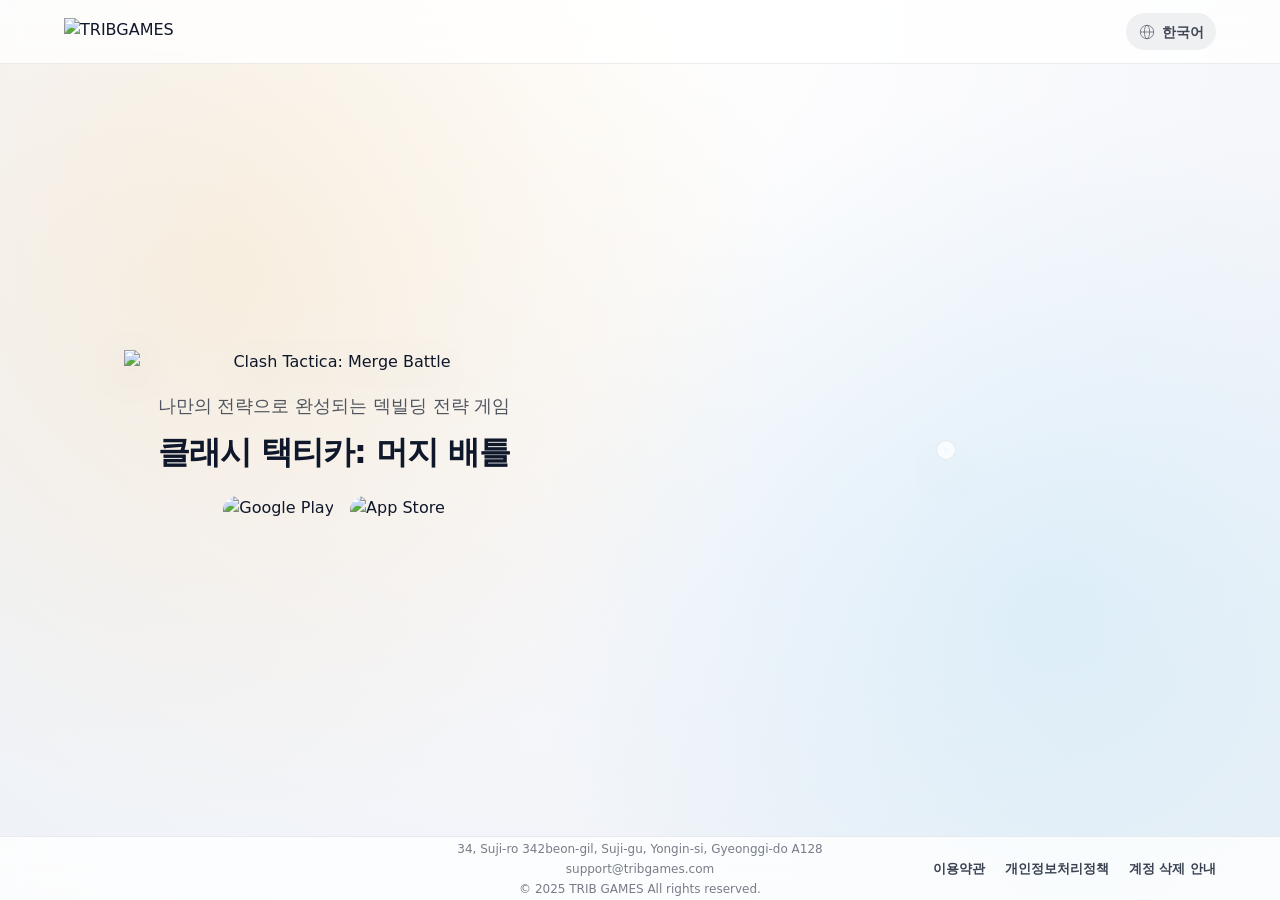
==== index.html @ 6f4b10cb "2025-12-12 21:35" ====
﻿<!DOCTYPE html>
<html lang="ko">
<head>
  <meta charset="utf-8">
  <meta name="viewport" content="width=device-width, initial-scale=1">
  <title>트리비게임즈</title>
  <meta name="description" content="나만의 전략으로 완성되는 덱빌딩 전략 게임, 클래시 택티카: 머지 배틀">

  <link rel="preload" href="assets/Title.png" as="image" fetchpriority="high">
  <link rel="preload" href="assets/GameLogo.png" as="image">
  
  <!-- Preload Font -->
  <link rel="stylesheet" as="style" crossorigin href="https://cdn.jsdelivr.net/gh/orioncactus/pretendard@v1.3.8/dist/web/static/pretendard.css">
  <link rel="stylesheet" href="styles.css">
</head>
<body>
  <header class="header">
    <div class="header__inner">
      <a class="header__brand" href="./" aria-label="트리비게임즈 홈">
        <img src="assets/ComLogo.png" alt="TRIBGAMES" class="header__logo">
      </a>
      <div class="header__actions">
        <div class="language-select" data-language-select>
          <button type="button" class="language-select__toggle" aria-haspopup="listbox" aria-expanded="false" aria-label="언어 선택">
            <svg class="language-select__icon" viewBox="0 0 24 24" fill="none" xmlns="http://www.w3.org/2000/svg" aria-hidden="true">
              <circle cx="12" cy="12" r="9" stroke="currentColor" stroke-width="1.2"/>
              <ellipse cx="12" cy="12" rx="3.5" ry="9" stroke="currentColor" stroke-width="1.2"/>
              <path d="M3 12h18" stroke="currentColor" stroke-width="1.2"/>
            </svg>
            <span class="language-select__current" data-language-current>한국어</span>
          </button>
          <ul class="language-select__menu" role="listbox" hidden>
            <li><button type="button" role="option" class="language-select__option" data-language-option="ko" aria-selected="true">한국어</button></li>
            <li><button type="button" role="option" class="language-select__option" data-language-option="en" aria-selected="false">English</button></li>
          </ul>
        </div>
      </div>
    </div>
  </header>

  <main class="hero">
    <div class="hero__inner">
      <div class="hero__content">
        <img src="assets/GameLogo.png" alt="Clash Tactica: Merge Battle" class="hero__game-logo">
        <div class="hero__bottom">
          <p class="hero__tagline">
            <span data-i18n="home.heroLine1">나만의 전략으로 완성되는 덱빌딩 전략 게임</span><br>
            <strong data-i18n="home.heroLine2">클래시 택티카: 머지 배틀</strong>
          </p>
          <div class="hero__buttons">
            <a href="#" class="store-btn" aria-label="Google Play에서 다운로드">
              <img src="assets/badge-google-play.svg" alt="Google Play">
            </a>
            <a href="#" class="store-btn" aria-label="App Store에서 다운로드">
              <img src="assets/badge-app-store.svg" alt="App Store">
            </a>
          </div>
        </div>
      </div>
      <div class="hero__bg">
        <img src="assets/Title.png" alt="" class="hero__bg-img">
        <div class="hero__overlay"></div>
      </div>
    </div>
  </main>

  <footer class="footer">
    <div class="footer__inner">
      <div class="footer__info">
        <p data-i18n="footer.address">34, Suji-ro 342beon-gil, Suji-gu, Yongin-si, Gyeonggi-do A128</p>
        <p data-i18n="footer.email">support@tribgames.com</p>
        <p data-i18n="footer.copyright">© 2025 TRIB GAMES All rights reserved.</p>
      </div>
      <nav class="footer__links">
        <a href="terms/" data-i18n="footer.link.terms">이용약관</a>
        <a href="privacy/" data-i18n="footer.link.privacy">개인정보처리정책</a>
        <a href="account-deletion/" data-i18n="footer.link.accountDeletion">계정 삭제 안내</a>
      </nav>
    </div>
  </footer>

  <script src="assets/language.js"></script>
</body>
</html>
---- styles.css ----
﻿/* =========================================================
   TRIBGAMES - Premium Game Landing Design
   ========================================================= */

/* ---------- CSS Variables ---------- */
:root {
  /* Colors */
  --color-bg: #f6f7fb;
  --color-bg-secondary: #ffffff;
  --color-bg-tertiary: #eef2f7;
  --color-white: #ffffff;
  --color-text: #0f172a;
  --color-text-muted: rgba(15, 23, 42, 0.72);
  --color-text-subtle: rgba(15, 23, 42, 0.56);
  --color-text-dark: #0f172a;
  --color-text-dark-muted: rgba(15, 23, 42, 0.72);

  /* Accent Colors */
  --color-accent: #f59e0b;
  --color-accent-light: #fbbf24;
  --color-accent-glow: rgba(245, 158, 11, 0.25);
  --color-secondary: #0ea5e9;

  /* UI Elements */
  --color-border: rgba(15, 23, 42, 0.1);
  --color-border-light: rgba(15, 23, 42, 0.06);
  
  /* Glassmorphism */
  --glass-bg: rgba(255, 255, 255, 0.78);
  --glass-border: 1px solid rgba(15, 23, 42, 0.08);
  --glass-blur: blur(12px);

  /* Shadows */
  --shadow-sm: 0 2px 10px rgba(15, 23, 42, 0.06);
  --shadow-md: 0 10px 30px rgba(15, 23, 42, 0.10);
  --shadow-lg: 0 24px 64px rgba(15, 23, 42, 0.14);
  --shadow-glow: 0 0 0 6px rgba(245, 158, 11, 0.14);

  /* Spacing & Layout */
  --header-height: 64px;
  --container-width: 1200px;
  --ease-out: cubic-bezier(0.16, 1, 0.3, 1);
}

@media (min-width: 1400px) {
  :root { --container-width: 1320px; }
}

@media (min-width: 1700px) {
  :root { --container-width: 1440px; }
}

/* ---------- Reset & Base ---------- */
*, *::before, *::after {
  box-sizing: border-box;
  margin: 0;
  padding: 0;
}

html {
  font-family: 'Pretendard', -apple-system, BlinkMacSystemFont, system-ui, sans-serif;
  font-size: 16px;
  line-height: 1.5;
  -webkit-font-smoothing: antialiased;
  color-scheme: light;
}

body {
  height: 100vh;
  height: 100dvh;
  display: flex;
  flex-direction: column;
  background: var(--color-bg);
  color: var(--color-text);
  overflow: hidden;
}

img {
  display: block;
  max-width: 100%;
}

a {
  color: inherit;
  text-decoration: none;
}

button {
  font: inherit;
  cursor: pointer;
  border: none;
  background: none;
}

a:focus-visible,
button:focus-visible {
  outline: 3px solid rgba(245, 158, 11, 0.45);
  outline-offset: 3px;
  border-radius: 14px;
}

/* Custom Scrollbar */
::-webkit-scrollbar {
  width: 8px;
  height: 8px;
}
::-webkit-scrollbar-track {
  background: var(--color-bg-tertiary);
}
::-webkit-scrollbar-thumb {
  background: rgba(15, 23, 42, 0.2);
  border-radius: 4px;
}
::-webkit-scrollbar-thumb:hover {
  background: rgba(15, 23, 42, 0.3);
}

/* ---------- Global Header ---------- */
.header {
  position: fixed;
  top: 0;
  left: 0;
  right: 0;
  z-index: 1000;
  height: var(--header-height);
  background: var(--glass-bg);
  backdrop-filter: var(--glass-blur);
  -webkit-backdrop-filter: var(--glass-blur);
  border-bottom: var(--glass-border);
  transition: all 0.3s ease;
}

.header__inner {
  max-width: var(--container-width);
  margin: 0 auto;
  padding: 0 24px;
  height: 100%;
  display: flex;
  align-items: center;
  justify-content: space-between;
}

.header__brand {
  display: flex;
  align-items: center;
  transition: opacity 0.2s ease;
}
.header__brand:hover { opacity: 0.7; }
.header__logo { height: 28px; width: auto; }

.header__actions {
  display: flex;
  align-items: center;
  gap: 16px;
}

/* ---------- Language Select (Enhanced) ---------- */
.language-select {
  position: relative;
}

.language-select__toggle {
  display: flex;
  align-items: center;
  gap: 6px;
  padding: 8px 12px;
  border-radius: 20px;
  background: rgba(15, 23, 42, 0.06);
  color: rgba(15, 23, 42, 0.78);
  font-size: 14px;
  font-weight: 600;
  transition: all 0.2s var(--ease-out);
}

.language-select__toggle:hover {
  background: rgba(15, 23, 42, 0.1);
  color: var(--color-text);
}

.language-select__icon {
  width: 18px;
  height: 18px;
  opacity: 0.7;
}

.language-select__current {
  position: relative;
  top: 1px;
}

.language-select__menu {
  position: absolute;
  top: calc(100% + 8px);
  right: 0;
  min-width: 140px;
  padding: 6px;
  background: rgba(255, 255, 255, 0.92);
  backdrop-filter: blur(12px);
  -webkit-backdrop-filter: blur(12px);
  border: 1px solid rgba(15, 23, 42, 0.08);
  border-radius: 16px;
  box-shadow: var(--shadow-md);
  list-style: none;
  
  /* Animation states */
  opacity: 0;
  visibility: hidden;
  transform: translateY(-8px) scale(0.96);
  transform-origin: top right;
  transition: all 0.2s var(--ease-out);
}

.language-select.is-open .language-select__menu {
  opacity: 1;
  visibility: visible;
  transform: translateY(0) scale(1);
}

.language-select__option {
  width: 100%;
  padding: 10px 16px;
  border-radius: 10px;
  text-align: left;
  color: rgba(15, 23, 42, 0.8);
  font-size: 14px;
  font-weight: 500;
  transition: all 0.2s ease;
}

.language-select__option:hover {
  background: rgba(15, 23, 42, 0.06);
  color: var(--color-text);
}

.language-select__option[aria-selected="true"] {
  background: rgba(245, 158, 11, 0.1);
  color: var(--color-accent);
  font-weight: 700;
}

/* ---------- Hero Section ---------- */
.hero {
  flex: 1;
  position: relative;
  display: flex;
  align-items: center;
  min-height: 100vh;
  min-height: 100dvh;
  padding: calc(var(--header-height) + 32px) 0 calc(var(--header-height) + 32px);
  background:
    radial-gradient(900px circle at 18% 30%, rgba(245, 158, 11, 0.12) 0%, rgba(245, 158, 11, 0) 62%),
    radial-gradient(900px circle at 82% 68%, rgba(14, 165, 233, 0.10) 0%, rgba(14, 165, 233, 0) 58%),
    radial-gradient(circle at top, #ffffff 0%, #f6f7fb 55%, #eef2f7 100%);
  overflow: hidden;
}

.hero__inner {
  width: 100%;
  max-width: var(--container-width);
  margin: 0 auto;
  padding: 0 24px;
  display: flex;
  flex-direction: column;
  gap: 28px;
  align-items: center;
}

.hero__bg {
  position: relative;
  z-index: 0;
  width: fit-content;
  max-width: 100%;
  max-height: 62vh;
  max-height: 62dvh;
  padding: 8px;
  background: rgba(255, 255, 255, 0.72);
  border: 1px solid rgba(15, 23, 42, 0.08);
  border-radius: 30px;
  box-shadow: 0 22px 58px rgba(15, 23, 42, 0.10);
  backdrop-filter: blur(10px);
  -webkit-backdrop-filter: blur(10px);
  display: flex;
  align-items: center;
  justify-content: center;
}

.hero__bg-img {
  max-height: 58vh;
  max-height: 58dvh;
  border-radius: 24px;
  border: 1px solid rgba(15, 23, 42, 0.06);
  box-shadow: none;
}

.hero__overlay {
  display: none;
}

.hero__content {
  position: relative;
  z-index: 1;
  width: 100%;
  max-width: 560px;
  display: flex;
  flex-direction: column;
  align-items: center;
  gap: 18px;
  text-align: center;
}

.hero__game-logo {
  position: static;
  width: min(420px, 80vw);
  height: auto;
  filter: drop-shadow(0 10px 20px rgba(15, 23, 42, 0.12));
}

.hero__bottom {
  display: flex;
  flex-direction: column;
  align-items: center;
  gap: 18px;
}

.hero__tagline {
  text-align: center;
  color: var(--color-text-muted);
  font-size: clamp(15px, 2.2vw, 18px);
  line-height: 1.6;
}

.hero__tagline strong {
  display: block;
  margin-top: 6px;
  color: var(--color-text);
  font-size: clamp(22px, 4.2vw, 32px);
  font-weight: 800;
  letter-spacing: -0.03em;
}

/* Store Buttons with Shine Effect */
.hero__buttons {
  display: flex;
  gap: 16px;
  flex-wrap: wrap;
  justify-content: center;
}

.store-btn {
  position: relative;
  display: inline-flex;
  align-items: center;
  justify-content: center;
  border-radius: 14px;
  overflow: hidden;
  transition: transform 0.2s var(--ease-out);
}

.store-btn:hover {
  transform: translateY(-3px);
}

.store-btn img {
  position: relative;
  z-index: 1;
  height: 54px;
  width: auto;
  border-radius: 14px;
  box-shadow: 0 10px 22px rgba(15, 23, 42, 0.12);
  transition: box-shadow 0.2s var(--ease-out);
}

.store-btn:hover img {
  box-shadow: 0 16px 34px rgba(15, 23, 42, 0.16);
}

/* Shine Animation */
.store-btn::after {
  content: "";
  position: absolute;
  top: 0;
  left: -100%;
  width: 100%;
  height: 100%;
  background: linear-gradient(
    90deg,
    transparent,
    rgba(255, 255, 255, 0.2),
    transparent
  );
  transition: 0.5s;
}

.store-btn:hover::after {
  left: 100%;
}

/* ---------- Global Footer ---------- */
.footer {
  position: fixed;
  bottom: 0;
  left: 0;
  right: 0;
  z-index: 1000;
  height: var(--header-height);
  background: var(--glass-bg);
  backdrop-filter: var(--glass-blur);
  -webkit-backdrop-filter: var(--glass-blur);
  border-top: var(--glass-border);
  display: flex;
  align-items: center;
}

.footer__inner {
  width: 100%;
  max-width: var(--container-width);
  margin: 0 auto;
  padding: 0 24px;
  display: grid;
  grid-template-columns: 1fr auto 1fr;
  align-items: center;
  gap: 24px;
}

.footer__brand {
  opacity: 0.8;
  transition: opacity 0.2s;
}
.footer__brand:hover { opacity: 1; }
.footer__brand img { height: 24px; width: auto; }

.footer__info {
  display: flex;
  flex-direction: column;
  align-items: center;
  gap: 2px;
  text-align: center;
  font-size: 12px;
  color: var(--color-text-subtle);
  grid-column: 2;
  justify-self: center;
}

.footer__links {
  display: flex;
  align-items: center;
  gap: 20px;
  grid-column: 3;
  justify-self: end;
}

.footer__links a {
  position: relative;
  color: rgba(15, 23, 42, 0.82);
  font-size: 13px;
  font-weight: 600;
  transition: color 0.2s;
}

.footer__links a:hover { color: var(--color-text); }
.footer__links a::after {
  content: '';
  position: absolute;
  left: 0; bottom: -2px;
  width: 0; height: 2px;
  background: var(--color-accent);
  transition: width 0.3s var(--ease-out);
}
.footer__links a:hover::after { width: 100%; }

/* ---------- Legal Page Styles ---------- */
.legal-page {
  background:
    radial-gradient(900px circle at 18% 0%, rgba(245, 158, 11, 0.08) 0%, rgba(245, 158, 11, 0) 60%),
    radial-gradient(900px circle at 82% 100%, rgba(14, 165, 233, 0.06) 0%, rgba(14, 165, 233, 0) 55%),
    var(--color-bg);
  color: var(--color-text);
  padding-top: var(--header-height);
  padding-bottom: var(--header-height);
  height: auto;
  min-height: 100vh;
  min-height: 100dvh;
  overflow-y: auto;
}

.legal-main {
  padding: 30px 24px;
  animation: fadeUp 0.6s var(--ease-out);
}

.legal-container {
  max-width: 840px;
  margin: 0 auto;
  background: var(--color-white);
  border-radius: 24px;
  padding: 48px 60px;
  border: 1px solid rgba(15, 23, 42, 0.08);
  box-shadow: var(--shadow-md);
}

.legal-container h1 {
  font-size: 32px;
  font-weight: 800;
  margin-bottom: 30px;
  padding-bottom: 20px;
  border-bottom: 1px solid rgba(15, 23, 42, 0.08);
  color: var(--color-text);
  text-align: center;
}

.legal-container h2 {
  font-size: 19px;
  font-weight: 700;
  margin: 40px 0 16px;
  color: rgba(15, 23, 42, 0.92);
  display: flex;
  align-items: center;
  gap: 10px;
}

.legal-container h2::before {
  content: '';
  width: 4px;
  height: 20px;
  background: var(--color-accent);
  border-radius: 4px;
}

.legal-container p {
  margin-bottom: 14px;
  line-height: 1.7;
  color: var(--color-text-muted);
  font-size: 15px;
}

.legal-container ul, .legal-container ol {
  margin-bottom: 20px;
  padding-left: 22px;
  color: var(--color-text-muted);
  font-size: 15px;
  line-height: 1.7;
}

.legal-container li { margin-bottom: 6px; }
.legal-container li::marker { color: #999; }

.legal-container table {
  width: 100%;
  border-collapse: collapse;
  margin: 24px 0;
  font-size: 14px;
  border: 1px solid rgba(15, 23, 42, 0.1);
  border-radius: 8px;
  overflow: hidden;
}

.legal-container th {
  background: rgba(15, 23, 42, 0.04);
  font-weight: 600;
  text-align: left;
  padding: 12px 16px;
  color: rgba(15, 23, 42, 0.9);
}

.legal-container td {
  padding: 12px 16px;
  border-top: 1px solid rgba(15, 23, 42, 0.1);
  color: rgba(15, 23, 42, 0.78);
}

.legal-container a {
  color: var(--color-secondary);
  text-decoration: underline;
  text-underline-offset: 2px;
}
.legal-container a:hover { color: #0369a1; }

/* ---------- Animations ---------- */
@keyframes logoEnter {
  from { opacity: 0; transform: translateY(20px) scale(0.95); }
  to { opacity: 1; transform: translateY(0) scale(1); }
}

@keyframes bottomEnter {
  from { opacity: 0; transform: translateY(20px); }
  to { opacity: 1; transform: translateY(0); }
}

@keyframes fadeUp {
  from { opacity: 0; transform: translateY(20px); }
  to { opacity: 1; transform: translateY(0); }
}

/* ---------- Responsive ---------- */
@media (max-width: 768px) {
  :root { --header-height: 56px; }

  .hero { padding: calc(var(--header-height) + 18px) 0 calc(var(--header-height) + 18px); }
  .hero__inner { padding: 0 20px; gap: 24px; }
  .hero__bg { padding: 6px; border-radius: 26px; max-height: 56vh; max-height: 56dvh; }
  .hero__bg-img { border-radius: 20px; max-height: 52vh; max-height: 52dvh; }
  .hero__game-logo { width: min(320px, 78vw); }
  
  .store-btn img { height: 44px; }
  
  .footer__inner { gap: 16px; }
  .footer__info { font-size: 11px; }
  .footer__links { gap: 12px; }
  .footer__links a { font-size: 12px; }

  .legal-main { padding: 40px 16px; }
  .legal-container { padding: 32px 20px; }
  .legal-container h1 { font-size: 24px; margin-bottom: 24px; }
  .legal-container h2 { font-size: 17px; margin: 32px 0 12px; }
}

@media (max-width: 480px) {
  .hero__buttons { flex-direction: column; gap: 12px; }
  .store-btn { width: 100%; display: flex; justify-content: center; }
  
  .footer__inner { grid-template-columns: 1fr auto; }
  .footer__info { grid-column: 1; justify-self: start; align-items: flex-start; text-align: left; }
  .footer__links { grid-column: 2; justify-self: end; }
  
  .legal-container { padding: 24px 16px; }
}

@media (min-width: 980px) {
  .hero__inner {
    display: grid;
    grid-template-columns: minmax(420px, 1fr) minmax(420px, 1fr);
    gap: 72px;
    align-items: center;
  }

  .hero__bg { justify-self: center; max-height: 72vh; max-height: 72dvh; }
  .hero__bg-img { max-height: 68vh; max-height: 68dvh; }

  .hero__content {
    justify-self: center;
    max-width: 560px;
    align-items: center;
    text-align: center;
  }

  .hero__buttons { justify-content: center; }
}

/* Accessibility */
@media (prefers-reduced-motion: reduce) {
  *, *::before, *::after {
    animation-duration: 0.01ms !important;
    transition-duration: 0.01ms !important;
  }
}
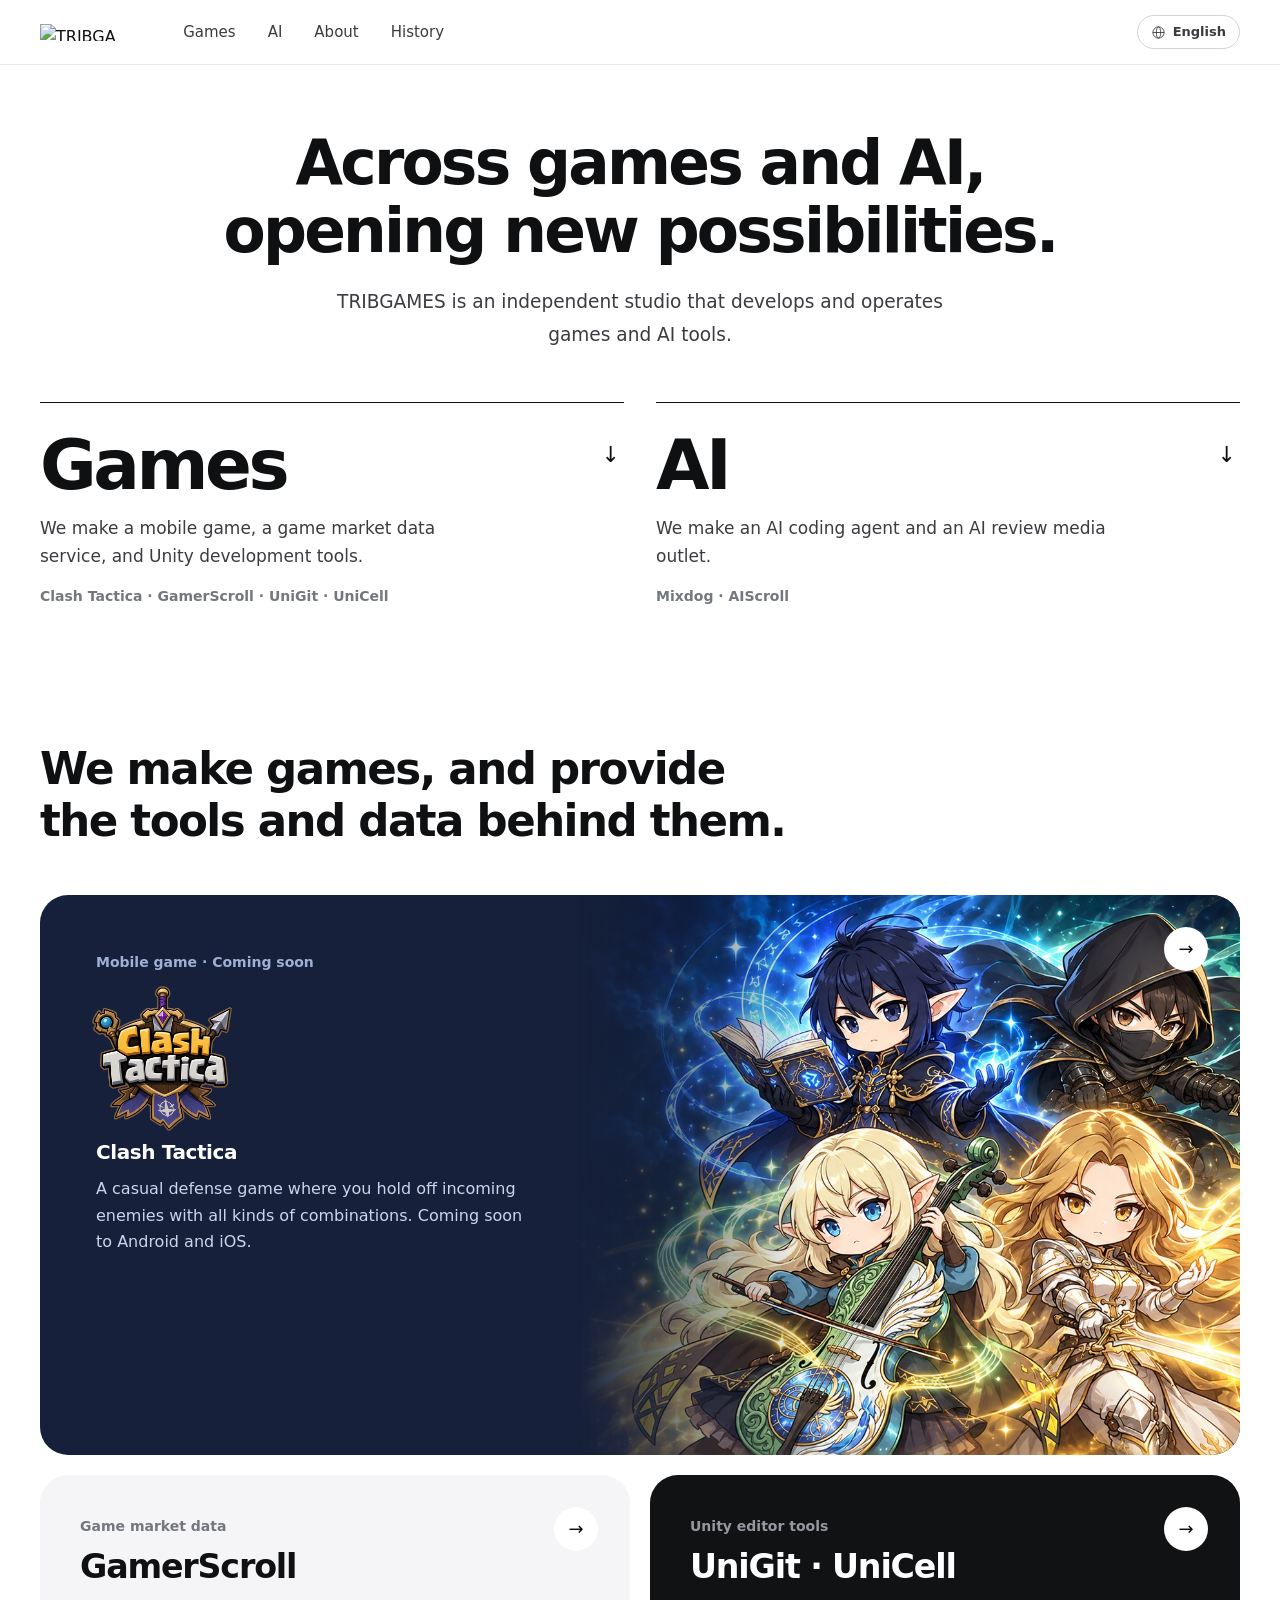
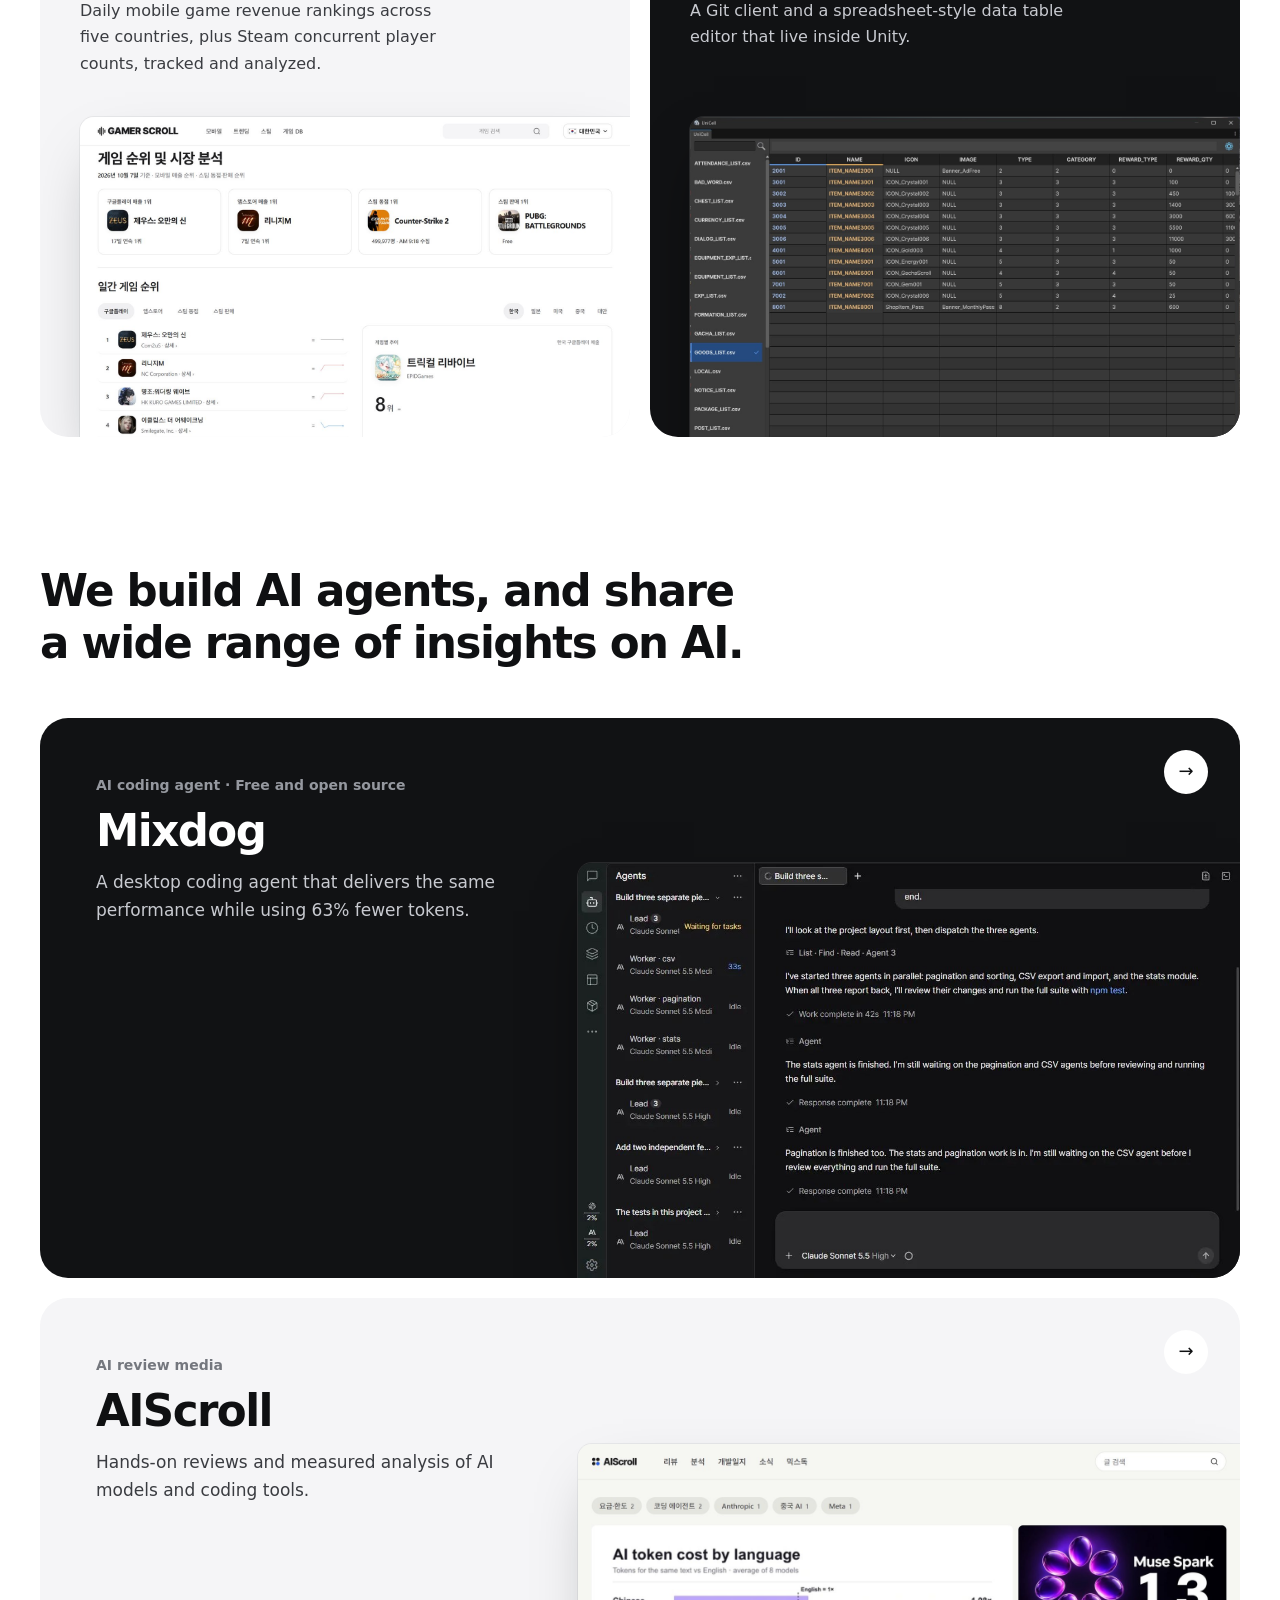
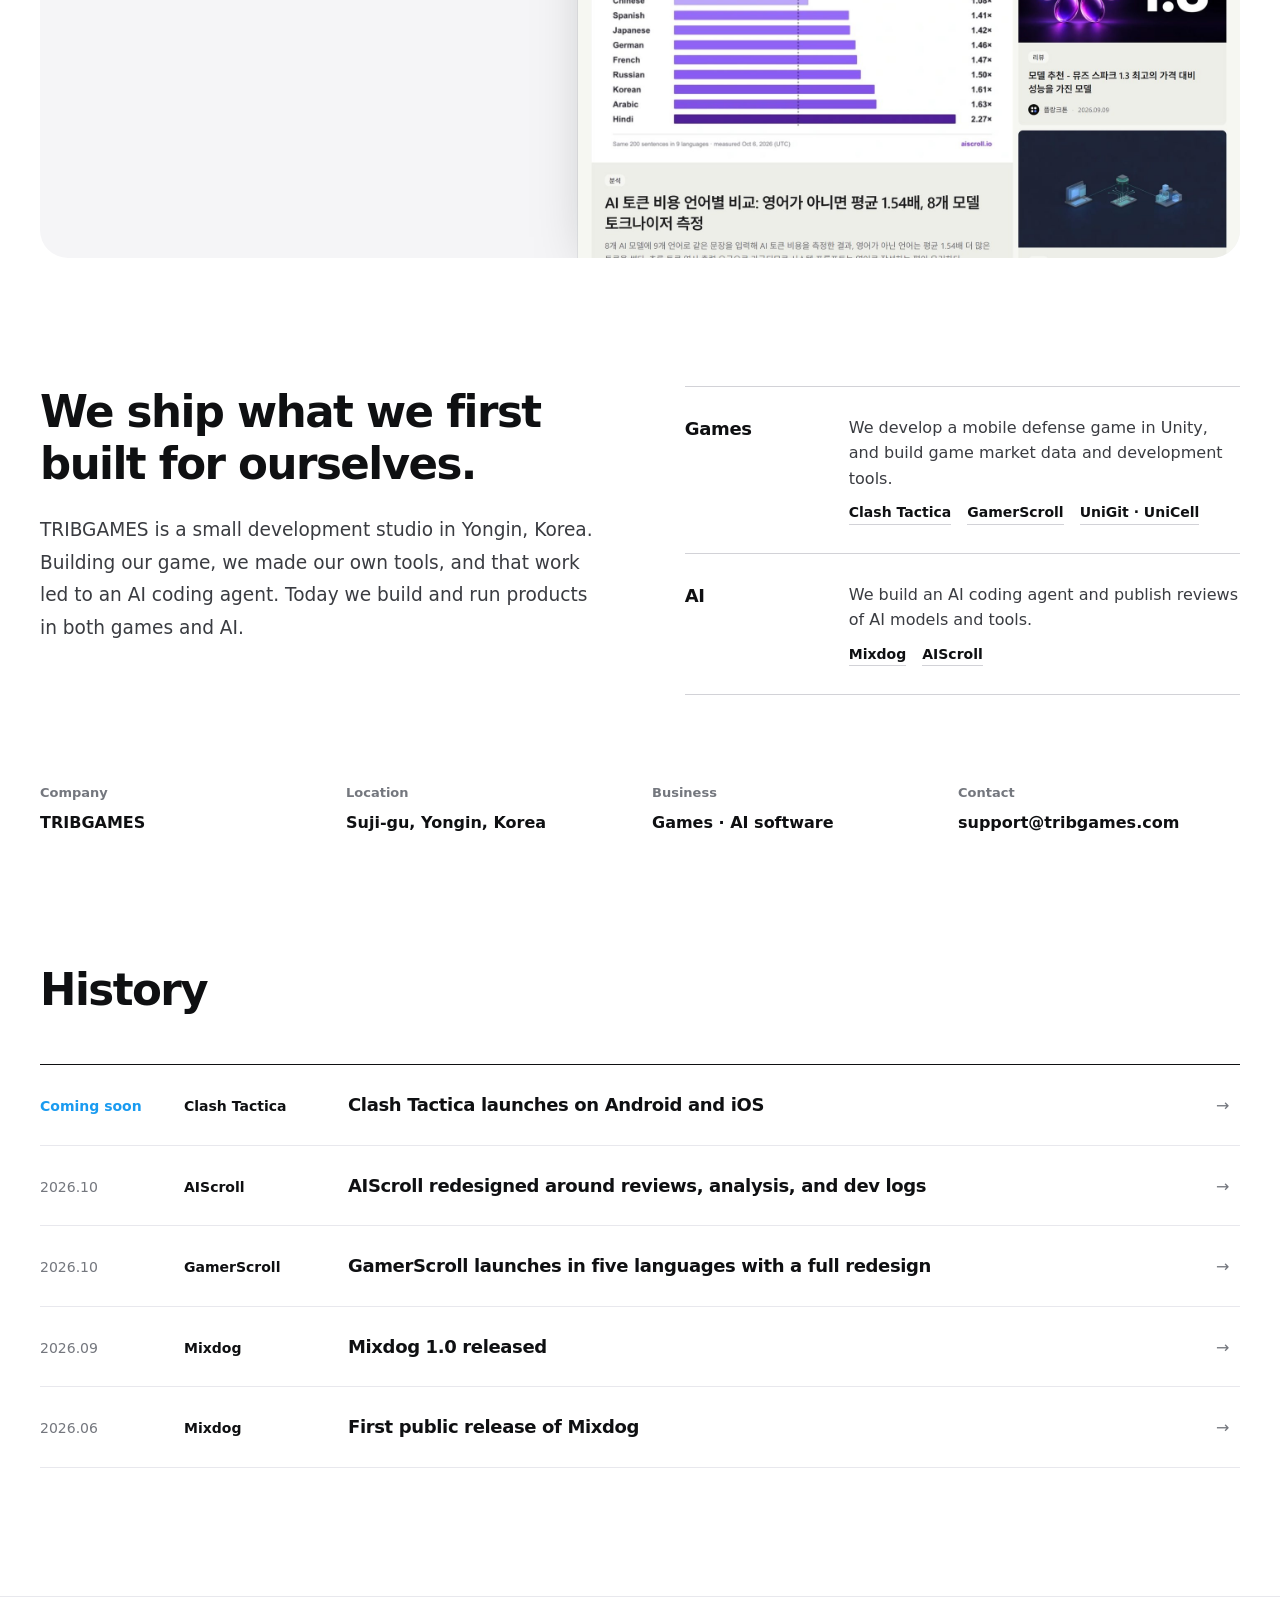
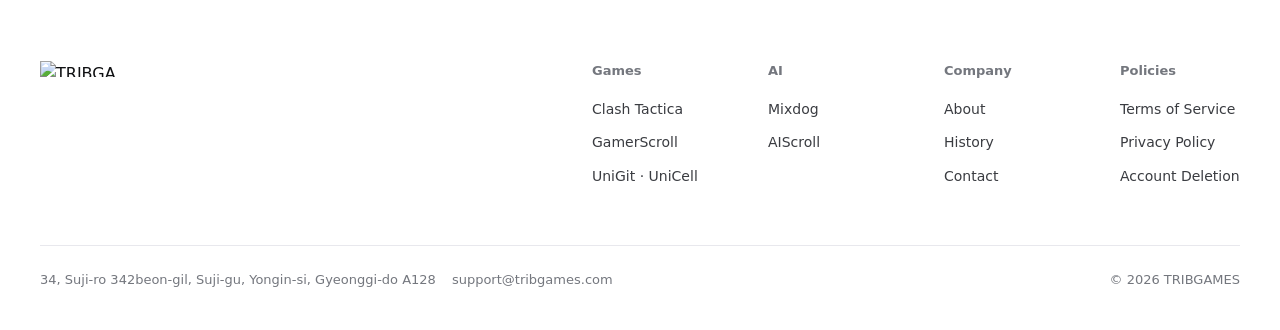
==== commit 5c469021: "홈페이지 리뉴얼: 게임·AI 제품 소개, 제품 페이지, 연혁, 정책 페이지 정비 - 홈: 게임/AI 두 축 구성, 제품 카드(Clash Tactica, GamerScroll, Un" ====
--- a/index.html
+++ b/index.html
@@ -1,31 +1,37 @@
-﻿<!DOCTYPE html>
+<!DOCTYPE html>
 <html lang="ko">
 <head>
   <meta charset="utf-8">
   <meta name="viewport" content="width=device-width, initial-scale=1">
-  <title>트리비게임즈</title>
-  <meta name="description" content="나만의 전략으로 완성되는 덱빌딩 전략 게임, 클래시 택티카: 머지 배틀">
-
-  <link rel="preload" href="assets/Title.png" as="image" fetchpriority="high">
-  <link rel="preload" href="assets/GameLogo.png" as="image">
-  
-  <!-- Preload Font -->
+  <title data-i18n="home.docTitle">트리비게임즈 TRIBGAMES — 게임과 AI를 만드는 스튜디오</title>
+  <meta name="description" content="트리비게임즈는 게임과 AI 두 분야에서 제품을 만드는 경기도 용인의 스튜디오입니다. 모바일 게임 Clash Tactica, 게임 시장 데이터 GamerScroll, Unity 에디터 도구, 코딩 에이전트 Mixdog, AI 미디어 AIScroll을 만들고 운영합니다.">
+  <meta name="theme-color" content="#ffffff">
+  <meta property="og:title" content="TRIBGAMES">
+  <meta property="og:description" content="게임과 AI를 만드는 스튜디오">
+  <meta property="og:image" content="https://tribgames.com/assets/img/ct-keyart.jpg">
+  <link rel="preconnect" href="https://cdn.jsdelivr.net" crossorigin>
   <link rel="stylesheet" as="style" crossorigin href="https://cdn.jsdelivr.net/gh/orioncactus/pretendard@v1.3.8/dist/web/static/pretendard.css">
   <link rel="stylesheet" href="styles.css">
 </head>
 <body>
   <header class="header">
-    <div class="header__inner">
-      <a class="header__brand" href="./" aria-label="트리비게임즈 홈">
-        <img src="assets/ComLogo.png" alt="TRIBGAMES" class="header__logo">
+    <div class="container header__inner">
+      <a class="header__brand" href="./" aria-label="TRIBGAMES 홈">
+        <img src="assets/ComLogo.png" alt="TRIBGAMES" class="header__logo" width="600" height="117">
       </a>
+      <nav class="header__nav" aria-label="주요 메뉴">
+        <a href="#games" data-i18n="nav.games">게임</a>
+        <a href="#ai" data-i18n="nav.ai">AI</a>
+        <a href="#company" data-i18n="nav.company">회사 소개</a>
+        <a href="#history" data-i18n="nav.history">연혁</a>
+      </nav>
       <div class="header__actions">
         <div class="language-select" data-language-select>
           <button type="button" class="language-select__toggle" aria-haspopup="listbox" aria-expanded="false" aria-label="언어 선택">
-            <svg class="language-select__icon" viewBox="0 0 24 24" fill="none" xmlns="http://www.w3.org/2000/svg" aria-hidden="true">
-              <circle cx="12" cy="12" r="9" stroke="currentColor" stroke-width="1.2"/>
-              <ellipse cx="12" cy="12" rx="3.5" ry="9" stroke="currentColor" stroke-width="1.2"/>
-              <path d="M3 12h18" stroke="currentColor" stroke-width="1.2"/>
+            <svg class="language-select__icon" viewBox="0 0 24 24" fill="none" aria-hidden="true">
+              <circle cx="12" cy="12" r="9" stroke="currentColor" stroke-width="1.4"/>
+              <ellipse cx="12" cy="12" rx="3.5" ry="9" stroke="currentColor" stroke-width="1.4"/>
+              <path d="M3 12h18" stroke="currentColor" stroke-width="1.4"/>
             </svg>
             <span class="language-select__current" data-language-current>한국어</span>
           </button>
@@ -38,47 +44,252 @@
     </div>
   </header>
 
-  <main class="hero">
-    <div class="hero__inner">
-      <div class="hero__content">
-        <img src="assets/GameLogo.png" alt="Clash Tactica: Merge Battle" class="hero__game-logo">
-        <div class="hero__bottom">
-          <p class="hero__tagline">
-            <span data-i18n="home.heroLine1">나만의 전략으로 완성되는 덱빌딩 전략 게임</span><br>
-            <strong data-i18n="home.heroLine2">클래시 택티카: 머지 배틀</strong>
-          </p>
-          <div class="hero__buttons">
-            <a href="#" class="store-btn" aria-label="Google Play에서 다운로드">
-              <img src="assets/badge-google-play.svg" alt="Google Play">
-            </a>
-            <a href="#" class="store-btn" aria-label="App Store에서 다운로드">
-              <img src="assets/badge-app-store.svg" alt="App Store">
-            </a>
-          </div>
-        </div>
-      </div>
-      <div class="hero__bg">
-        <img src="assets/Title.png" alt="" class="hero__bg-img">
-        <div class="hero__overlay"></div>
-      </div>
-    </div>
+  <main>
+    <!-- Intro: two pillars -->
+    <section class="intro">
+      <div class="container">
+        <div class="intro__banner">
+          <h1 class="h-display">
+            <span data-i18n="home.title1">게임과 AI를 넘나들며</span>
+            <span data-i18n="home.title2">새로운 가능성을 엽니다.</span>
+          </h1>
+          <p class="lede" data-i18n="home.lede">트리비게임즈는 게임과 AI 도구를 직접 개발하고 서비스하는 스튜디오입니다.</p>        </div>
+        <div class="pillars">
+          <a href="#games" class="pillar">
+            <span class="pillar__name">Games</span>
+            <p data-i18n="home.pillar.games">모바일 게임, 게임 시장 데이터 서비스, Unity 개발 도구를 만듭니다.</p>
+            <span class="pillar__items">Clash Tactica · GamerScroll · UniGit · UniCell</span>
+            <i aria-hidden="true">↓</i>
+          </a>
+          <a href="#ai" class="pillar">
+            <span class="pillar__name">AI</span>
+            <p data-i18n="home.pillar.ai">AI 코딩 에이전트와 AI 리뷰 미디어를 만듭니다.</p>
+            <span class="pillar__items">Mixdog · AIScroll</span>
+            <i aria-hidden="true">↓</i>
+          </a>
+        </div>
+      </div>
+    </section>
+
+    <!-- Games -->
+    <section class="section section--tight" id="games">
+      <div class="container">
+        <div class="section__head">
+          <div>
+            <h2 class="h-section" data-i18n="home.games.title">게임을 만들고, 게임을 위한 도구와 데이터를 제공합니다.</h2>
+          </div>        </div>
+
+        <div class="tiles">
+          <a href="games/" class="tile tile--wide tile--game" data-reveal>
+            <div class="tile__text">
+              <p class="tile__cat" data-i18n="home.ct.cat">모바일 게임 · 출시 준비 중</p>
+              <img src="assets/img/ct-logo.webp" alt="" class="tile__logo" width="552" height="574">
+              <h3 class="tile__name" data-i18n="product.ct.name">클래시 택티카</h3>
+              <p class="tile__desc" data-i18n="home.ct.desc">다양한 조합으로 몰려오는 적을 막아내는 캐주얼 디펜스 게임. Android와 iOS 출시를 준비하고 있습니다.</p>
+            </div>
+            <div class="tile__art" aria-hidden="true">
+              <img src="assets/img/ct-keyart.jpg" alt="" width="1600" height="868" loading="lazy">
+            </div>
+            <span class="tile__go" aria-hidden="true">→</span>
+          </a>
+
+          <a href="products/gamerscroll/" class="tile" data-reveal>
+            <div class="tile__text">
+              <p class="tile__cat" data-i18n="home.gs.cat">게임 시장 데이터</p>
+              <h3 class="tile__name">GamerScroll</h3>
+              <p class="tile__desc" data-i18n="home.gs.desc">5개국 모바일 게임 매출 순위와 스팀 동시 접속자 수를 매일 기록하고 분석합니다.</p>
+            </div>
+            <div class="tile__media">
+              <img src="assets/img/gamerscroll-home.jpg" alt="GamerScroll 화면" class="tile__shot" width="1600" height="1000" loading="lazy">
+            </div>
+            <span class="tile__go" aria-hidden="true">→</span>
+          </a>
+
+          <a href="products/unity-tools/" class="tile tile--dark" data-reveal>
+            <div class="tile__text">
+              <p class="tile__cat" data-i18n="home.ut.cat">Unity 에디터 도구</p>
+              <h3 class="tile__name">UniGit · UniCell</h3>
+              <p class="tile__desc" data-i18n="home.ut.desc">Unity 안에서 쓰는 Git 클라이언트와 스프레드시트형 데이터 테이블 에디터.</p>
+            </div>
+            <div class="tile__media">
+              <img src="assets/img/unicell.jpg" alt="UniCell 화면" class="tile__shot" width="1456" height="1073" loading="lazy">
+            </div>
+            <span class="tile__go" aria-hidden="true">→</span>
+          </a>
+        </div>
+      </div>
+    </section>
+
+    <!-- AI -->
+    <section class="section section--tight" id="ai">
+      <div class="container">
+        <div class="section__head">
+          <div>
+            <h2 class="h-section" data-i18n="home.ai.title">AI 에이전트를 만들고, AI와 관련된 다양한 인사이트를 공유합니다.</h2>
+          </div>        </div>
+
+        <div class="tiles">
+          <a href="products/mixdog/" class="tile tile--wide tile--dark" data-reveal>
+            <div class="tile__text">
+              <p class="tile__cat" data-i18n="home.mx.cat">AI 코딩 에이전트 · 무료 오픈소스</p>
+              <h3 class="tile__name">Mixdog</h3>
+              <p class="tile__desc" data-i18n="home.mx.desc">같은 모델로 동일한 성능을 내면서 토큰은 63% 덜 쓰는 데스크톱 코딩 에이전트.</p>
+            </div>
+            <div class="tile__media">
+              <img src="assets/img/mixdog-swarm.jpg" alt="Mixdog 앱 화면" class="tile__shot" width="1124" height="704" loading="lazy">
+            </div>
+            <span class="tile__go" aria-hidden="true">→</span>
+          </a>
+
+          <a href="products/aiscroll/" class="tile tile--wide" data-reveal>
+            <div class="tile__text">
+              <p class="tile__cat" data-i18n="home.ai.cat">AI 리뷰 미디어</p>
+              <h3 class="tile__name">AIScroll</h3>
+              <p class="tile__desc" data-i18n="home.ai.desc">AI 모델과 코딩 도구를 직접 써보고 측정한 리뷰와 분석을 전합니다.</p>
+            </div>
+            <div class="tile__media">
+              <img src="assets/img/aiscroll-home.jpg" alt="AIScroll 화면" class="tile__shot" width="1600" height="1000" loading="lazy">
+            </div>
+            <span class="tile__go" aria-hidden="true">→</span>
+          </a>
+        </div>
+      </div>
+    </section>
+
+    <!-- Company -->
+    <section class="section" id="company">
+      <div class="container">
+        <div class="company">
+          <div class="company__intro" data-reveal>
+            <h2 class="h-section" data-i18n="home.companyTitle">직접 쓰려고 만든 것을 제품으로 내놓습니다.</h2>
+            <p class="lede" data-i18n="home.companyLede">트리비게임즈는 경기도 용인의 작은 개발 스튜디오입니다. 게임을 개발하며 필요한 도구를 직접 만들었고, 그 경험이 AI 코딩 에이전트로 이어졌습니다. 지금은 게임과 AI 두 분야의 제품을 함께 만들고 운영합니다.</p>
+          </div>
+          <ul class="areas" data-reveal>
+            <li>
+              <h3 data-i18n="nav.games">게임</h3>
+              <div>
+                <p data-i18n="home.area1.desc">Unity로 모바일 디펜스 게임을 개발하고, 게임 시장 데이터와 개발 도구를 만듭니다.</p>
+                <p class="areas__items"><a href="games/">Clash Tactica</a><a href="products/gamerscroll/">GamerScroll</a><a href="products/unity-tools/">UniGit · UniCell</a></p>
+              </div>
+            </li>
+            <li>
+              <h3>AI</h3>
+              <div>
+                <p data-i18n="home.area2.desc">AI 코딩 에이전트를 만들고, AI 모델과 도구 리뷰를 발행합니다.</p>
+                <p class="areas__items"><a href="products/mixdog/">Mixdog</a><a href="products/aiscroll/">AIScroll</a></p>
+              </div>
+            </li>
+          </ul>
+        </div>
+        <dl class="facts" data-reveal>
+          <div><dt data-i18n="home.fact.name">회사명</dt><dd data-i18n="home.fact.nameV">트리비게임즈 (TRIBGAMES)</dd></div>
+          <div><dt data-i18n="home.fact.location">소재지</dt><dd data-i18n="home.fact.locationV">경기도 용인시 수지구</dd></div>
+          <div><dt data-i18n="home.fact.field">사업 분야</dt><dd data-i18n="home.fact.fieldV">게임 · AI 소프트웨어 개발</dd></div>
+          <div><dt data-i18n="home.fact.contact">문의</dt><dd><a href="mailto:support@tribgames.com">support@tribgames.com</a></dd></div>
+        </dl>
+      </div>
+    </section>
+
+    <!-- History: product milestones, newest first -->
+    <section class="section" id="history">
+      <div class="container">
+        <div class="section__head">
+          <div>
+            <h2 class="h-section" data-i18n="home.historyTitle">연혁</h2>
+          </div>
+        </div>
+        <ul class="news" data-reveal>
+          <li>
+            <a href="games/">
+              <span class="news__when" data-i18n="home.h.soon">출시 예정</span>
+              <span class="news__tag">Clash Tactica</span>
+              <span class="news__title" data-i18n="home.h.ct">클래시 택티카 Android·iOS 출시</span>
+              <i aria-hidden="true">→</i>
+            </a>
+          </li>
+          <li>
+            <a href="products/aiscroll/">
+              <time datetime="2026-10">2026.10</time>
+              <span class="news__tag">AIScroll</span>
+              <span class="news__title" data-i18n="home.h.ai2">AIScroll 전면 개편: 리뷰·분석·개발일지 중심으로</span>
+              <i aria-hidden="true">→</i>
+            </a>
+          </li>
+          <li>
+            <a href="products/gamerscroll/">
+              <time datetime="2026-10">2026.10</time>
+              <span class="news__tag">GamerScroll</span>
+              <span class="news__title" data-i18n="home.h.gs3">GamerScroll 5개 언어판 출시와 전면 개편</span>
+              <i aria-hidden="true">→</i>
+            </a>
+          </li>
+          <li>
+            <a href="products/mixdog/">
+              <time datetime="2026-09">2026.09</time>
+              <span class="news__tag">Mixdog</span>
+              <span class="news__title" data-i18n="home.h.mx2">Mixdog 1.0 정식 출시</span>
+              <i aria-hidden="true">→</i>
+            </a>
+          </li>
+          <li>
+            <a href="products/mixdog/">
+              <time datetime="2026-06">2026.06</time>
+              <span class="news__tag">Mixdog</span>
+              <span class="news__title" data-i18n="home.h.mx1">Mixdog 첫 공개 버전 배포</span>
+              <i aria-hidden="true">→</i>
+            </a>
+          </li>
+        </ul>
+      </div>
+    </section>
   </main>
 
   <footer class="footer">
-    <div class="footer__inner">
-      <div class="footer__info">
-        <p data-i18n="footer.address">34, Suji-ro 342beon-gil, Suji-gu, Yongin-si, Gyeonggi-do A128</p>
-        <p data-i18n="footer.email">support@tribgames.com</p>
-        <p data-i18n="footer.copyright">© 2025 TRIB GAMES All rights reserved.</p>
-      </div>
-      <nav class="footer__links">
-        <a href="terms/" data-i18n="footer.link.terms">이용약관</a>
-        <a href="privacy/" data-i18n="footer.link.privacy">개인정보처리정책</a>
-        <a href="account-deletion/" data-i18n="footer.link.accountDeletion">계정 삭제 안내</a>
-      </nav>
+    <div class="container">
+      <div class="footer__top">
+        <img src="assets/ComLogo.png" alt="TRIBGAMES" class="footer__logo" width="600" height="117">
+        <nav class="footer__cols" aria-label="사이트 링크">
+          <div>
+            <h2 data-i18n="nav.games">게임</h2>
+            <ul>
+              <li><a href="games/">Clash Tactica</a></li>
+              <li><a href="products/gamerscroll/">GamerScroll</a></li>
+              <li><a href="products/unity-tools/">UniGit · UniCell</a></li>
+            </ul>
+          </div>
+          <div>
+            <h2>AI</h2>
+            <ul>
+              <li><a href="products/mixdog/">Mixdog</a></li>
+              <li><a href="products/aiscroll/">AIScroll</a></li>
+            </ul>
+          </div>
+          <div>
+            <h2 data-i18n="footer.company">회사</h2>
+            <ul>
+              <li><a href="#company" data-i18n="nav.company">회사 소개</a></li>
+              <li><a href="#history" data-i18n="nav.history">연혁</a></li>
+              <li><a href="mailto:support@tribgames.com" data-i18n="nav.contact">문의</a></li>
+            </ul>
+          </div>
+          <div>
+            <h2 data-i18n="footer.policy">정책</h2>
+            <ul>
+              <li><a href="terms/" data-i18n="footer.link.terms">이용약관</a></li>
+              <li><a href="privacy/" data-i18n="footer.link.privacy">개인정보 처리방침</a></li>
+              <li><a href="account-deletion/" data-i18n="footer.link.accountDeletion">계정 삭제 안내</a></li>
+            </ul>
+          </div>
+        </nav>
+      </div>
+      <div class="footer__bottom">
+        <p><span>34, Suji-ro 342beon-gil, Suji-gu, Yongin-si, Gyeonggi-do A128</span><span>support@tribgames.com</span></p>
+        <p>© 2026 TRIBGAMES</p>
+      </div>
     </div>
   </footer>
 
   <script src="assets/language.js"></script>
+  <script src="assets/site.js"></script>
 </body>
 </html>
--- a/styles.css
+++ b/styles.css
@@ -1,655 +1,441 @@
-﻿/* =========================================================
-   TRIBGAMES - Premium Game Landing Design
+/* =========================================================
+   TRIBGAMES — company site
+   Light, type-led, product imagery first.
    ========================================================= */
 
-/* ---------- CSS Variables ---------- */
 :root {
-  /* Colors */
-  --color-bg: #f6f7fb;
-  --color-bg-secondary: #ffffff;
-  --color-bg-tertiary: #eef2f7;
-  --color-white: #ffffff;
-  --color-text: #0f172a;
-  --color-text-muted: rgba(15, 23, 42, 0.72);
-  --color-text-subtle: rgba(15, 23, 42, 0.56);
-  --color-text-dark: #0f172a;
-  --color-text-dark-muted: rgba(15, 23, 42, 0.72);
-
-  /* Accent Colors */
-  --color-accent: #f59e0b;
-  --color-accent-light: #fbbf24;
-  --color-accent-glow: rgba(245, 158, 11, 0.25);
-  --color-secondary: #0ea5e9;
-
-  /* UI Elements */
-  --color-border: rgba(15, 23, 42, 0.1);
-  --color-border-light: rgba(15, 23, 42, 0.06);
-  
-  /* Glassmorphism */
-  --glass-bg: rgba(255, 255, 255, 0.78);
-  --glass-border: 1px solid rgba(15, 23, 42, 0.08);
-  --glass-blur: blur(12px);
-
-  /* Shadows */
-  --shadow-sm: 0 2px 10px rgba(15, 23, 42, 0.06);
-  --shadow-md: 0 10px 30px rgba(15, 23, 42, 0.10);
-  --shadow-lg: 0 24px 64px rgba(15, 23, 42, 0.14);
-  --shadow-glow: 0 0 0 6px rgba(245, 158, 11, 0.14);
-
-  /* Spacing & Layout */
-  --header-height: 64px;
-  --container-width: 1200px;
-  --ease-out: cubic-bezier(0.16, 1, 0.3, 1);
-}
-
-@media (min-width: 1400px) {
-  :root { --container-width: 1320px; }
-}
-
-@media (min-width: 1700px) {
-  :root { --container-width: 1440px; }
-}
-
-/* ---------- Reset & Base ---------- */
-*, *::before, *::after {
-  box-sizing: border-box;
-  margin: 0;
-  padding: 0;
-}
+  --bg: #ffffff;
+  --soft: #f5f5f7;
+  --ink: #0f1012;
+  --ink-2: #3a3c41;
+  --muted: #74777e;
+  --line: #e8e8ed;
+  --line-2: #d2d2d7;
+  --accent: #1a9bf0;
+  --dark: #111214;
+  --dark-line: rgba(255, 255, 255, 0.1);
+  --header: 64px;
+  --container: 1200px;
+  --gutter: clamp(20px, 4vw, 40px);
+  --font: 'Pretendard', -apple-system, BlinkMacSystemFont, system-ui, 'Segoe UI', sans-serif;
+  --ease: cubic-bezier(0.2, 0.7, 0.2, 1);
+}
+
+*, *::before, *::after { box-sizing: border-box; margin: 0; padding: 0; }
 
 html {
-  font-family: 'Pretendard', -apple-system, BlinkMacSystemFont, system-ui, sans-serif;
+  font-family: var(--font);
   font-size: 16px;
-  line-height: 1.5;
+  line-height: 1.6;
+  color: var(--ink);
+  background: var(--bg);
   -webkit-font-smoothing: antialiased;
-  color-scheme: light;
-}
-
-body {
-  height: 100vh;
-  height: 100dvh;
-  display: flex;
-  flex-direction: column;
-  background: var(--color-bg);
-  color: var(--color-text);
-  overflow: hidden;
-}
-
-img {
-  display: block;
-  max-width: 100%;
-}
-
-a {
-  color: inherit;
-  text-decoration: none;
-}
-
-button {
-  font: inherit;
-  cursor: pointer;
-  border: none;
-  background: none;
-}
-
-a:focus-visible,
-button:focus-visible {
-  outline: 3px solid rgba(245, 158, 11, 0.45);
-  outline-offset: 3px;
-  border-radius: 14px;
-}
-
-/* Custom Scrollbar */
-::-webkit-scrollbar {
-  width: 8px;
-  height: 8px;
-}
-::-webkit-scrollbar-track {
-  background: var(--color-bg-tertiary);
-}
-::-webkit-scrollbar-thumb {
-  background: rgba(15, 23, 42, 0.2);
-  border-radius: 4px;
-}
-::-webkit-scrollbar-thumb:hover {
-  background: rgba(15, 23, 42, 0.3);
-}
-
-/* ---------- Global Header ---------- */
+  text-rendering: optimizeLegibility;
+  scroll-behavior: smooth;
+  scroll-padding-top: calc(var(--header) + 8px);
+}
+body { background: var(--bg); word-break: keep-all; overflow-wrap: break-word; }
+img { display: block; max-width: 100%; height: auto; }
+a { color: inherit; text-decoration: none; }
+button { font: inherit; color: inherit; background: none; border: 0; cursor: pointer; }
+ul, ol { list-style: none; }
+i { font-style: normal; }
+:focus-visible { outline: 2px solid var(--accent); outline-offset: 3px; border-radius: 6px; }
+::selection { background: var(--ink); color: #fff; }
+
+.container { width: 100%; max-width: calc(var(--container) + var(--gutter) * 2); margin: 0 auto; padding: 0 var(--gutter); }
+
+/* ---------- Type ---------- */
+.label { font-size: 14px; font-weight: 600; color: var(--muted); }
+.h-display { font-size: clamp(40px, 6vw, 80px); font-weight: 700; line-height: 1.1; letter-spacing: -0.045em; text-wrap: balance; }
+.h-display span { display: block; }
+.h-section { font-size: clamp(28px, 3.4vw, 44px); font-weight: 700; line-height: 1.2; letter-spacing: -0.035em; text-wrap: balance; }
+.lede { max-width: 640px; font-size: clamp(17px, 1.45vw, 19px); line-height: 1.75; color: var(--ink-2); }
+
+/* ---------- Buttons & links ---------- */
+.btn {
+  display: inline-flex;
+  align-items: center;
+  gap: 8px;
+  height: 48px;
+  padding: 0 22px;
+  border: 1px solid transparent;
+  border-radius: 999px;
+  font-size: 15px;
+  font-weight: 600;
+  white-space: nowrap;
+  transition: background 0.2s, color 0.2s, border-color 0.2s;
+}
+.btn--primary { background: var(--ink); color: #fff; }
+.btn--primary:hover { background: #2b2d31; }
+.btn--line { border-color: var(--line-2); }
+.btn--line:hover { border-color: var(--ink); }
+.btn i { transition: transform 0.2s var(--ease); }
+.btn:hover i { transform: translateX(2px); }
+
+.on-dark .btn--primary { background: #fff; color: var(--ink); }
+.on-dark .btn--primary:hover { background: var(--line); }
+.on-dark .btn--line { border-color: rgba(255, 255, 255, 0.28); color: #fff; }
+.on-dark .btn--line:hover { border-color: #fff; }
+
+.link-arrow { display: inline-flex; align-items: center; gap: 6px; font-size: 16px; font-weight: 600; }
+.link-arrow i { transition: transform 0.2s var(--ease); }
+.link-arrow:hover i { transform: translateX(3px); }
+
+/* ---------- Header ---------- */
 .header {
-  position: fixed;
+  position: sticky;
   top: 0;
-  left: 0;
-  right: 0;
-  z-index: 1000;
-  height: var(--header-height);
-  background: var(--glass-bg);
-  backdrop-filter: var(--glass-blur);
-  -webkit-backdrop-filter: var(--glass-blur);
-  border-bottom: var(--glass-border);
-  transition: all 0.3s ease;
-}
-
-.header__inner {
-  max-width: var(--container-width);
-  margin: 0 auto;
-  padding: 0 24px;
-  height: 100%;
-  display: flex;
-  align-items: center;
-  justify-content: space-between;
-}
-
-.header__brand {
-  display: flex;
-  align-items: center;
-  transition: opacity 0.2s ease;
-}
-.header__brand:hover { opacity: 0.7; }
-.header__logo { height: 28px; width: auto; }
-
-.header__actions {
-  display: flex;
-  align-items: center;
-  gap: 16px;
-}
-
-/* ---------- Language Select (Enhanced) ---------- */
-.language-select {
-  position: relative;
-}
-
+  z-index: 50;
+  background: rgba(255, 255, 255, 0.86);
+  -webkit-backdrop-filter: saturate(1.6) blur(16px);
+  backdrop-filter: saturate(1.6) blur(16px);
+  border-bottom: 1px solid var(--line);
+}
+.header__inner { display: flex; align-items: center; gap: 56px; height: var(--header); }
+.header__brand { display: flex; align-items: center; flex: none; }
+.header__logo { width: auto; height: 17px; }
+.header__nav { display: flex; gap: 32px; }
+.header__nav a { font-size: 15px; font-weight: 500; color: var(--ink-2); transition: color 0.15s; }
+.header__nav a:hover, .header__nav a[aria-current] { color: var(--ink); }
+.header__actions { margin-left: auto; }
+
+.language-select { position: relative; }
 .language-select__toggle {
-  display: flex;
-  align-items: center;
-  gap: 6px;
-  padding: 8px 12px;
-  border-radius: 20px;
-  background: rgba(15, 23, 42, 0.06);
-  color: rgba(15, 23, 42, 0.78);
-  font-size: 14px;
-  font-weight: 600;
-  transition: all 0.2s var(--ease-out);
-}
-
-.language-select__toggle:hover {
-  background: rgba(15, 23, 42, 0.1);
-  color: var(--color-text);
-}
-
-.language-select__icon {
-  width: 18px;
-  height: 18px;
-  opacity: 0.7;
-}
-
-.language-select__current {
-  position: relative;
-  top: 1px;
-}
-
+  display: flex; align-items: center; gap: 7px;
+  height: 34px; padding: 0 13px;
+  border: 1px solid var(--line-2); border-radius: 999px;
+  font-size: 13px; font-weight: 600; color: var(--ink-2);
+  transition: border-color 0.15s, color 0.15s;
+}
+.language-select__toggle:hover { border-color: var(--ink); color: var(--ink); }
+.language-select__icon { width: 15px; height: 15px; }
 .language-select__menu {
-  position: absolute;
-  top: calc(100% + 8px);
-  right: 0;
-  min-width: 140px;
-  padding: 6px;
-  background: rgba(255, 255, 255, 0.92);
-  backdrop-filter: blur(12px);
-  -webkit-backdrop-filter: blur(12px);
-  border: 1px solid rgba(15, 23, 42, 0.08);
-  border-radius: 16px;
-  box-shadow: var(--shadow-md);
-  list-style: none;
-  
-  /* Animation states */
-  opacity: 0;
-  visibility: hidden;
-  transform: translateY(-8px) scale(0.96);
-  transform-origin: top right;
-  transition: all 0.2s var(--ease-out);
-}
-
-.language-select.is-open .language-select__menu {
-  opacity: 1;
-  visibility: visible;
-  transform: translateY(0) scale(1);
-}
-
-.language-select__option {
-  width: 100%;
-  padding: 10px 16px;
-  border-radius: 10px;
-  text-align: left;
-  color: rgba(15, 23, 42, 0.8);
-  font-size: 14px;
-  font-weight: 500;
-  transition: all 0.2s ease;
-}
-
-.language-select__option:hover {
-  background: rgba(15, 23, 42, 0.06);
-  color: var(--color-text);
-}
-
-.language-select__option[aria-selected="true"] {
-  background: rgba(245, 158, 11, 0.1);
-  color: var(--color-accent);
-  font-weight: 700;
-}
-
-/* ---------- Hero Section ---------- */
-.hero {
-  flex: 1;
-  position: relative;
-  display: flex;
-  align-items: center;
-  min-height: 100vh;
-  min-height: 100dvh;
-  padding: calc(var(--header-height) + 32px) 0 calc(var(--header-height) + 32px);
-  background:
-    radial-gradient(900px circle at 18% 30%, rgba(245, 158, 11, 0.12) 0%, rgba(245, 158, 11, 0) 62%),
-    radial-gradient(900px circle at 82% 68%, rgba(14, 165, 233, 0.10) 0%, rgba(14, 165, 233, 0) 58%),
-    radial-gradient(circle at top, #ffffff 0%, #f6f7fb 55%, #eef2f7 100%);
-  overflow: hidden;
-}
-
-.hero__inner {
-  width: 100%;
-  max-width: var(--container-width);
-  margin: 0 auto;
-  padding: 0 24px;
-  display: flex;
-  flex-direction: column;
-  gap: 28px;
-  align-items: center;
-}
-
-.hero__bg {
-  position: relative;
-  z-index: 0;
-  width: fit-content;
-  max-width: 100%;
-  max-height: 62vh;
-  max-height: 62dvh;
-  padding: 8px;
-  background: rgba(255, 255, 255, 0.72);
-  border: 1px solid rgba(15, 23, 42, 0.08);
-  border-radius: 30px;
-  box-shadow: 0 22px 58px rgba(15, 23, 42, 0.10);
-  backdrop-filter: blur(10px);
-  -webkit-backdrop-filter: blur(10px);
-  display: flex;
-  align-items: center;
-  justify-content: center;
-}
-
-.hero__bg-img {
-  max-height: 58vh;
-  max-height: 58dvh;
-  border-radius: 24px;
-  border: 1px solid rgba(15, 23, 42, 0.06);
-  box-shadow: none;
-}
-
-.hero__overlay {
-  display: none;
-}
-
-.hero__content {
-  position: relative;
-  z-index: 1;
-  width: 100%;
-  max-width: 560px;
+  position: absolute; top: calc(100% + 8px); right: 0; z-index: 20;
+  min-width: 132px; padding: 6px;
+  background: #fff; border: 1px solid var(--line); border-radius: 14px;
+  box-shadow: 0 18px 40px -12px rgba(15, 16, 18, 0.2);
+}
+.language-select__option { width: 100%; padding: 9px 12px; border-radius: 9px; text-align: left; font-size: 14px; color: var(--ink-2); }
+.language-select__option:hover { background: var(--soft); color: var(--ink); }
+.language-select__option[aria-selected="true"] { font-weight: 700; color: var(--ink); }
+
+/* ---------- Sections ---------- */
+.section { padding: clamp(80px, 10vw, 136px) 0; }
+.section--tight { padding-top: 0; }
+/* Back-to-back sections share one gap instead of stacking bottom + top padding */
+.section + .section { padding-top: 0; }
+.section__head { display: flex; justify-content: space-between; align-items: flex-end; gap: 32px; margin-bottom: clamp(32px, 4vw, 48px); }
+.section__head .label { margin-bottom: 14px; }
+.section__head > p { max-width: 400px; color: var(--muted); }
+
+/* ---------- Home: intro ---------- */
+/* Intro sits on the plain page; grey is reserved for cards so no full-bleed bands compete with them */
+.intro { padding: 0; }
+.intro__banner {
   display: flex;
   flex-direction: column;
   align-items: center;
-  gap: 18px;
+  justify-content: center;
+  padding: clamp(48px, 5vw, 72px) 0 clamp(36px, 4vw, 56px);
   text-align: center;
 }
-
-.hero__game-logo {
-  position: static;
-  width: min(420px, 80vw);
-  height: auto;
-  filter: drop-shadow(0 10px 20px rgba(15, 23, 42, 0.12));
-}
-
-.hero__bottom {
+.intro__banner .h-display { font-size: clamp(36px, 4.8vw, 64px); }
+.intro__banner .lede { max-width: 640px; margin: 22px auto 0; color: var(--ink-2); }
+.intro .pillars { margin-top: 0; }
+.intro + .section--tight { padding-top: clamp(80px, 10vw, 136px); }
+/* Two business pillars: Games and AI */
+.pillars { display: grid; grid-template-columns: repeat(2, minmax(0, 1fr)); gap: 32px; margin-top: clamp(56px, 7vw, 96px); }
+.pillar { position: relative; display: flex; flex-direction: column; gap: 14px; padding: 28px 64px 8px 0; border-top: 1px solid var(--ink); }
+.pillar__name { font-size: clamp(44px, 5.4vw, 72px); font-weight: 700; line-height: 1; letter-spacing: -0.05em; transition: color 0.2s; }
+.pillar p { max-width: 460px; font-size: 17px; line-height: 1.65; color: var(--ink-2); }
+.pillar__items { font-size: 14px; font-weight: 600; color: var(--muted); }
+.pillar i { position: absolute; top: 34px; right: 4px; font-size: 22px; transition: transform 0.25s var(--ease); }
+.pillar:hover .pillar__name { color: var(--accent); }
+.pillar:hover i { transform: translateY(4px); }
+
+/* ---------- Home: product tiles ---------- */
+.tiles { display: grid; grid-template-columns: repeat(2, minmax(0, 1fr)); gap: 20px; }
+.tile {
+  position: relative;
+  isolation: isolate;
   display: flex;
   flex-direction: column;
-  align-items: center;
-  gap: 18px;
-}
-
-.hero__tagline {
-  text-align: center;
-  color: var(--color-text-muted);
-  font-size: clamp(15px, 2.2vw, 18px);
-  line-height: 1.6;
-}
-
-.hero__tagline strong {
-  display: block;
-  margin-top: 6px;
-  color: var(--color-text);
-  font-size: clamp(22px, 4.2vw, 32px);
-  font-weight: 800;
-  letter-spacing: -0.03em;
-}
-
-/* Store Buttons with Shine Effect */
-.hero__buttons {
-  display: flex;
-  gap: 16px;
-  flex-wrap: wrap;
-  justify-content: center;
-}
-
-.store-btn {
-  position: relative;
-  display: inline-flex;
-  align-items: center;
-  justify-content: center;
-  border-radius: 14px;
+  min-height: 540px;
+  padding: 40px 40px 0;
+  border-radius: 28px;
   overflow: hidden;
-  transition: transform 0.2s var(--ease-out);
-}
-
-.store-btn:hover {
-  transform: translateY(-3px);
-}
-
-.store-btn img {
-  position: relative;
-  z-index: 1;
-  height: 54px;
-  width: auto;
-  border-radius: 14px;
-  box-shadow: 0 10px 22px rgba(15, 23, 42, 0.12);
-  transition: box-shadow 0.2s var(--ease-out);
-}
-
-.store-btn:hover img {
-  box-shadow: 0 16px 34px rgba(15, 23, 42, 0.16);
-}
-
-/* Shine Animation */
-.store-btn::after {
-  content: "";
+  background: var(--soft);
+}
+.tile__text { position: relative; z-index: 1; max-width: 440px; padding-right: 56px; }
+.tile__cat { font-size: 14px; font-weight: 600; color: var(--muted); }
+.tile__name { margin-top: 10px; font-size: clamp(26px, 2.6vw, 34px); font-weight: 700; line-height: 1.15; letter-spacing: -0.035em; }
+.tile__desc { margin-top: 12px; font-size: 16px; line-height: 1.65; color: var(--ink-2); }
+.tile__go {
+  position: absolute; top: 32px; right: 32px; z-index: 2;
+  display: grid; place-items: center;
+  width: 44px; height: 44px; border-radius: 50%;
+  background: #fff; color: var(--ink); font-size: 18px;
+  transition: transform 0.35s var(--ease), background 0.2s;
+}
+.tile:hover .tile__go { transform: rotate(-45deg); }
+.tile__media { position: relative; margin: auto -40px 0 0; padding-top: 40px; height: clamp(300px, 30vw, 360px); }
+.tile__shot {
+  width: 100%;
+  border-radius: 14px 0 0 0;
+  box-shadow: 0 0 0 1px rgba(15, 16, 18, 0.06), 0 24px 60px -24px rgba(15, 16, 18, 0.35);
+  transition: transform 0.6s var(--ease);
+}
+.tile:hover .tile__shot { transform: translateY(-8px); }
+
+.tile--dark { background: var(--dark); color: #fff; }
+.tile--dark .tile__cat { color: #95989f; }
+.tile--dark .tile__desc { color: #c8cad0; }
+.tile--dark .tile__shot { box-shadow: 0 0 0 1px var(--dark-line), 0 24px 60px -24px rgba(0, 0, 0, 0.8); }
+
+/* Full-width flagship tiles: text left, imagery bleeding off the right */
+.tile--wide {
+  grid-column: 1 / -1;
+  display: grid;
+  grid-template-columns: minmax(0, 0.8fr) minmax(0, 1.2fr);
+  gap: 40px;
+  min-height: 560px;
+  padding: 56px 0 0 56px;
+}
+.tile--wide .tile__text { align-self: start; padding-right: 0; }
+.tile--wide .tile__name { font-size: clamp(32px, 3.4vw, 46px); }
+.tile--wide .tile__desc { font-size: 17px; }
+.tile--wide .tile__media { align-self: end; height: auto; margin: 0; padding-top: 0; }
+
+/* Clash Tactica */
+.tile--game { background: #16203a; color: #fff; }
+.tile--game .tile__cat { color: #9fb0d4; }
+.tile--game .tile__desc { color: #ccd5ea; }
+.tile__logo { width: min(140px, 50%); margin: 12px 0 8px -4px; }
+.tile--game .tile__name { font-size: 20px; letter-spacing: -0.02em; }
+.tile--game .tile__desc { font-size: 16px; }
+/* Key art fills the right side and fades into the tile colour on its left edge */
+.tile__art { position: relative; align-self: stretch; min-height: 100%; margin-top: -56px; overflow: hidden; }
+.tile__art img {
   position: absolute;
-  top: 0;
-  left: -100%;
+  inset: 0;
   width: 100%;
   height: 100%;
-  background: linear-gradient(
-    90deg,
-    transparent,
-    rgba(255, 255, 255, 0.2),
-    transparent
-  );
-  transition: 0.5s;
-}
-
-.store-btn:hover::after {
-  left: 100%;
-}
-
-/* ---------- Global Footer ---------- */
-.footer {
-  position: fixed;
-  bottom: 0;
-  left: 0;
-  right: 0;
-  z-index: 1000;
-  height: var(--header-height);
-  background: var(--glass-bg);
-  backdrop-filter: var(--glass-blur);
-  -webkit-backdrop-filter: var(--glass-blur);
-  border-top: var(--glass-border);
-  display: flex;
-  align-items: center;
-}
-
-.footer__inner {
+  object-fit: cover;
+  object-position: 70% 30%;
+  -webkit-mask-image: linear-gradient(90deg, transparent 0%, #000 35%);
+  mask-image: linear-gradient(90deg, transparent 0%, #000 35%);
+  transition: transform 0.8s var(--ease);
+}
+.tile--game:hover .tile__art img { transform: scale(1.03); }
+
+/* ---------- Home: company ---------- */
+.company { display: grid; grid-template-columns: minmax(0, 1fr) minmax(0, 1fr); gap: clamp(40px, 7vw, 112px); }
+.company__intro .label { margin-bottom: 14px; }
+.company__intro .lede { margin-top: 24px; }
+.areas { border-top: 1px solid var(--line-2); }
+.areas li { display: grid; grid-template-columns: 140px minmax(0, 1fr); gap: 24px; padding: 28px 0; border-bottom: 1px solid var(--line-2); }
+.areas h3 { font-size: 18px; font-weight: 700; letter-spacing: -0.02em; }
+.areas p { color: var(--ink-2); }
+.areas__items { margin-top: 10px; display: flex; flex-wrap: wrap; gap: 6px 16px; }
+.areas__items a { font-size: 14px; font-weight: 600; color: var(--ink); border-bottom: 1px solid var(--line-2); transition: border-color 0.15s; }
+.areas__items a:hover { border-color: var(--ink); }
+
+.facts { display: grid; grid-template-columns: repeat(4, minmax(0, 1fr)); gap: 24px; margin-top: clamp(56px, 7vw, 88px); }
+.facts dt { font-size: 13px; font-weight: 600; color: var(--muted); }
+.facts dd { margin-top: 6px; font-size: 16px; font-weight: 600; }
+
+/* ---------- Home: news ---------- */
+.news { border-top: 1px solid var(--ink); }
+.news a {
+  display: grid;
+  grid-template-columns: 120px 140px minmax(0, 1fr) 24px;
+  gap: 24px;
+  align-items: baseline;
+  padding: 26px 0;
+  border-bottom: 1px solid var(--line);
+  transition: background 0.2s, padding 0.3s var(--ease);
+}
+.news a:hover { background: var(--soft); padding-left: 16px; padding-right: 16px; }
+.news time, .news__when { font-size: 14px; color: var(--muted); font-variant-numeric: tabular-nums; }
+.news__when { font-weight: 600; color: var(--accent); }
+.news__tag { font-size: 14px; font-weight: 600; }
+.news__title { font-size: 18px; font-weight: 600; letter-spacing: -0.02em; line-height: 1.5; }
+.news i { color: var(--muted); transition: transform 0.2s var(--ease), color 0.2s; }
+.news a:hover i { color: var(--ink); transform: translate(2px, -2px); }
+
+/* ---------- Footer ---------- */
+.footer { padding: 64px 0 40px; border-top: 1px solid var(--line); background: var(--bg); }
+.footer__top { display: flex; justify-content: space-between; gap: 48px; flex-wrap: wrap; }
+.footer__logo { width: auto; height: 16px; }
+.footer__cols { display: grid; grid-template-columns: repeat(4, minmax(120px, auto)); gap: 32px 56px; }
+.footer__cols h2 { margin-bottom: 14px; font-size: 13px; font-weight: 600; color: var(--muted); }
+.footer__cols li + li { margin-top: 8px; }
+.footer__cols a { font-size: 14px; color: var(--ink-2); transition: color 0.15s; }
+.footer__cols a:hover { color: var(--ink); }
+.footer__bottom { display: flex; justify-content: space-between; gap: 8px 24px; flex-wrap: wrap; margin-top: 56px; padding-top: 24px; border-top: 1px solid var(--line); font-size: 13px; color: var(--muted); }
+.footer__bottom p { display: flex; flex-wrap: wrap; gap: 4px 16px; }
+
+/* ---------- Product pages ---------- */
+.page-hero { padding: clamp(40px, 6vw, 80px) 0 0; }
+.crumb { display: flex; gap: 8px; margin-bottom: clamp(32px, 4vw, 48px); font-size: 14px; color: var(--muted); }
+.crumb a:hover { color: var(--ink); }
+.page-hero__id { display: flex; align-items: center; gap: 14px; margin-bottom: 24px; }
+.page-hero__icon { width: 52px; height: 52px; border-radius: 13px; }
+.page-hero__id strong { display: block; font-size: 18px; font-weight: 700; letter-spacing: -0.02em; }
+.page-hero__id span { font-size: 14px; color: var(--muted); }
+.page-hero .h-display { font-size: clamp(36px, 5.2vw, 68px); max-width: 920px; }
+.page-hero .lede { margin-top: 24px; }
+.page-hero__actions { display: flex; flex-wrap: wrap; gap: 10px; margin-top: 36px; }
+.page-hero__note { margin-top: 14px; font-size: 14px; color: var(--muted); }
+
+.showcase {
+  margin-top: clamp(48px, 6vw, 80px);
+  padding: clamp(24px, 5vw, 64px) clamp(24px, 5vw, 64px) 0;
+  border-radius: 28px;
+  background: var(--soft);
+  overflow: hidden;
+}
+.showcase > img {
   width: 100%;
-  max-width: var(--container-width);
-  margin: 0 auto;
-  padding: 0 24px;
-  display: grid;
-  grid-template-columns: 1fr auto 1fr;
-  align-items: center;
-  gap: 24px;
-}
-
-.footer__brand {
-  opacity: 0.8;
-  transition: opacity 0.2s;
-}
-.footer__brand:hover { opacity: 1; }
-.footer__brand img { height: 24px; width: auto; }
-
-.footer__info {
-  display: flex;
-  flex-direction: column;
-  align-items: center;
-  gap: 2px;
-  text-align: center;
-  font-size: 12px;
-  color: var(--color-text-subtle);
-  grid-column: 2;
-  justify-self: center;
-}
-
-.footer__links {
-  display: flex;
-  align-items: center;
-  gap: 20px;
-  grid-column: 3;
-  justify-self: end;
-}
-
-.footer__links a {
-  position: relative;
-  color: rgba(15, 23, 42, 0.82);
-  font-size: 13px;
-  font-weight: 600;
-  transition: color 0.2s;
-}
-
-.footer__links a:hover { color: var(--color-text); }
-.footer__links a::after {
-  content: '';
-  position: absolute;
-  left: 0; bottom: -2px;
-  width: 0; height: 2px;
-  background: var(--color-accent);
-  transition: width 0.3s var(--ease-out);
-}
-.footer__links a:hover::after { width: 100%; }
-
-/* ---------- Legal Page Styles ---------- */
-.legal-page {
-  background:
-    radial-gradient(900px circle at 18% 0%, rgba(245, 158, 11, 0.08) 0%, rgba(245, 158, 11, 0) 60%),
-    radial-gradient(900px circle at 82% 100%, rgba(14, 165, 233, 0.06) 0%, rgba(14, 165, 233, 0) 55%),
-    var(--color-bg);
-  color: var(--color-text);
-  padding-top: var(--header-height);
-  padding-bottom: var(--header-height);
-  height: auto;
-  min-height: 100vh;
-  min-height: 100dvh;
-  overflow-y: auto;
-}
-
-.legal-main {
-  padding: 30px 24px;
-  animation: fadeUp 0.6s var(--ease-out);
-}
-
-.legal-container {
-  max-width: 840px;
-  margin: 0 auto;
-  background: var(--color-white);
-  border-radius: 24px;
-  padding: 48px 60px;
-  border: 1px solid rgba(15, 23, 42, 0.08);
-  box-shadow: var(--shadow-md);
-}
-
-.legal-container h1 {
-  font-size: 32px;
-  font-weight: 800;
-  margin-bottom: 30px;
-  padding-bottom: 20px;
-  border-bottom: 1px solid rgba(15, 23, 42, 0.08);
-  color: var(--color-text);
-  text-align: center;
-}
-
-.legal-container h2 {
-  font-size: 19px;
-  font-weight: 700;
-  margin: 40px 0 16px;
-  color: rgba(15, 23, 42, 0.92);
-  display: flex;
-  align-items: center;
-  gap: 10px;
-}
-
-.legal-container h2::before {
-  content: '';
-  width: 4px;
-  height: 20px;
-  background: var(--color-accent);
-  border-radius: 4px;
-}
-
-.legal-container p {
-  margin-bottom: 14px;
-  line-height: 1.7;
-  color: var(--color-text-muted);
-  font-size: 15px;
-}
-
-.legal-container ul, .legal-container ol {
-  margin-bottom: 20px;
-  padding-left: 22px;
-  color: var(--color-text-muted);
-  font-size: 15px;
-  line-height: 1.7;
-}
-
-.legal-container li { margin-bottom: 6px; }
-.legal-container li::marker { color: #999; }
-
-.legal-container table {
-  width: 100%;
-  border-collapse: collapse;
-  margin: 24px 0;
-  font-size: 14px;
-  border: 1px solid rgba(15, 23, 42, 0.1);
-  border-radius: 8px;
-  overflow: hidden;
-}
-
-.legal-container th {
-  background: rgba(15, 23, 42, 0.04);
-  font-weight: 600;
-  text-align: left;
-  padding: 12px 16px;
-  color: rgba(15, 23, 42, 0.9);
-}
-
-.legal-container td {
-  padding: 12px 16px;
-  border-top: 1px solid rgba(15, 23, 42, 0.1);
-  color: rgba(15, 23, 42, 0.78);
-}
-
-.legal-container a {
-  color: var(--color-secondary);
-  text-decoration: underline;
-  text-underline-offset: 2px;
-}
-.legal-container a:hover { color: #0369a1; }
-
-/* ---------- Animations ---------- */
-@keyframes logoEnter {
-  from { opacity: 0; transform: translateY(20px) scale(0.95); }
-  to { opacity: 1; transform: translateY(0) scale(1); }
-}
-
-@keyframes bottomEnter {
-  from { opacity: 0; transform: translateY(20px); }
-  to { opacity: 1; transform: translateY(0); }
-}
-
-@keyframes fadeUp {
-  from { opacity: 0; transform: translateY(20px); }
-  to { opacity: 1; transform: translateY(0); }
+  border-radius: 14px 14px 0 0;
+  box-shadow: 0 0 0 1px rgba(15, 16, 18, 0.06), 0 30px 70px -30px rgba(15, 16, 18, 0.4);
+}
+.showcase--dark { background: var(--dark); }
+.showcase--dark > img { box-shadow: 0 0 0 1px var(--dark-line), 0 30px 70px -30px rgba(0, 0, 0, 0.9); }
+
+.features { display: grid; grid-template-columns: repeat(3, minmax(0, 1fr)); gap: 48px 32px; }
+.feature { padding-top: 22px; border-top: 1px solid var(--ink); }
+.feature h3 { font-size: 19px; font-weight: 700; letter-spacing: -0.02em; line-height: 1.4; }
+.feature p { margin-top: 10px; font-size: 15px; line-height: 1.7; color: var(--ink-2); }
+
+.split { display: grid; grid-template-columns: minmax(0, 0.85fr) minmax(0, 1.15fr); gap: clamp(40px, 6vw, 88px); align-items: center; }
+.split + .split { margin-top: clamp(72px, 9vw, 120px); }
+.split--flip { grid-template-columns: minmax(0, 1.15fr) minmax(0, 0.85fr); }
+.split--flip .split__text { order: 2; }
+.split__text .label { margin-bottom: 14px; }
+.split__text p:not(.label) { margin-top: 18px; font-size: 17px; line-height: 1.75; color: var(--ink-2); }
+.split__text ul { margin-top: 22px; border-top: 1px solid var(--line); }
+.split__text li { padding: 12px 0; border-bottom: 1px solid var(--line); font-size: 15px; color: var(--ink-2); }
+.split__media { padding: clamp(20px, 3vw, 40px); border-radius: 24px; background: var(--soft); }
+.split__media--dark { background: var(--dark); }
+.split__media img { width: 100%; border-radius: 12px; box-shadow: 0 0 0 1px rgba(15, 16, 18, 0.06), 0 24px 50px -24px rgba(15, 16, 18, 0.45); }
+
+.specs { display: grid; grid-template-columns: repeat(2, minmax(0, 1fr)); column-gap: 56px; border-top: 1px solid var(--ink); }
+.specs > div { display: grid; grid-template-columns: 140px minmax(0, 1fr); gap: 16px; padding: 20px 0; border-bottom: 1px solid var(--line); }
+.specs dt { font-size: 15px; color: var(--muted); }
+.specs dd { font-size: 15px; font-weight: 600; }
+.specs dd a { border-bottom: 1px solid var(--line-2); }
+.specs dd a:hover { border-color: var(--ink); }
+
+.more { display: grid; grid-template-columns: repeat(4, minmax(0, 1fr)); gap: 16px; }
+.more a { display: flex; flex-direction: column; gap: 4px; padding: 24px; border-radius: 18px; background: var(--soft); transition: background 0.2s; }
+.more a:hover { background: var(--line); }
+.more span { font-size: 13px; color: var(--muted); }
+.more strong { font-size: 18px; font-weight: 700; letter-spacing: -0.02em; }
+
+.articles { border-top: 1px solid var(--ink); }
+.articles a { display: grid; grid-template-columns: 120px minmax(0, 1fr) 24px; gap: 24px; align-items: baseline; padding: 24px 0; border-bottom: 1px solid var(--line); }
+.articles time { font-size: 14px; color: var(--muted); }
+.articles strong { display: block; font-size: 18px; font-weight: 600; letter-spacing: -0.02em; line-height: 1.5; }
+.articles span { display: block; margin-top: 6px; font-size: 15px; color: var(--muted); }
+.articles i { color: var(--muted); }
+.articles a:hover strong { text-decoration: underline; text-underline-offset: 4px; }
+
+/* Game page */
+.game-hero { position: relative; overflow: hidden; background: #16203a; color: #fff; }
+.game-hero__inner { display: grid; grid-template-columns: minmax(0, 0.9fr) minmax(0, 1.1fr); gap: clamp(40px, 6vw, 96px); align-items: center; padding-top: clamp(40px, 6vw, 72px); padding-bottom: clamp(56px, 7vw, 96px); }
+.game-hero .crumb { color: #9fb0d4; }
+.game-hero .crumb a:hover { color: #fff; }
+.game-hero__logo { width: min(240px, 60%); margin-left: -4px; }
+.game-hero .h-display { margin-top: 28px; font-size: clamp(32px, 4vw, 52px); }
+.game-hero .lede { margin-top: 20px; color: #ccd5ea; }
+.game-hero__art img { width: 100%; max-height: 720px; object-fit: cover; border-radius: 24px; box-shadow: 0 40px 90px -30px rgba(0, 0, 0, 0.7); }
+.stores { display: flex; flex-wrap: wrap; align-items: center; gap: 12px; margin-top: 36px; }
+.stores img { height: 46px; width: auto; opacity: 0.5; }
+.stores__note { flex-basis: 100%; margin-top: 4px; font-size: 14px; color: #9fb0d4; }
+
+.roster { display: grid; grid-template-columns: repeat(6, minmax(0, 1fr)); gap: clamp(10px, 1.6vw, 20px); }
+.roster figure { display: flex; flex-direction: column; align-items: center; gap: 12px; padding: 22px 12px 18px; border-radius: 20px; background: var(--soft); }
+.roster img { width: auto; height: clamp(120px, 13vw, 180px); filter: drop-shadow(0 12px 14px rgba(15, 16, 18, 0.18)); }
+.roster figcaption { font-size: 15px; font-weight: 600; letter-spacing: -0.01em; }
+
+/* ---------- Legal pages ---------- */
+.legal-main { padding: clamp(48px, 7vw, 88px) var(--gutter) 112px; }
+.legal-container { max-width: 760px; margin: 0 auto; }
+.legal-container h1 { padding-bottom: 28px; margin-bottom: 12px; border-bottom: 1px solid var(--ink); font-size: clamp(32px, 4vw, 48px); font-weight: 700; letter-spacing: -0.035em; }
+.legal-container .legal-meta { margin-top: 16px; font-size: 14px; color: var(--muted); }
+.legal-container h2 { margin: 44px 0 12px; font-size: 19px; font-weight: 700; letter-spacing: -0.02em; }
+.legal-container p { margin-bottom: 12px; font-size: 15px; line-height: 1.8; color: var(--ink-2); }
+.legal-container ul, .legal-container ol { margin: 0 0 16px 20px; font-size: 15px; line-height: 1.8; color: var(--ink-2); }
+.legal-container ul { list-style: disc; }
+.legal-container ol { list-style: decimal; }
+.legal-container li { margin-bottom: 4px; }
+.legal-container li::marker { color: var(--muted); }
+.legal-container strong { color: var(--ink); }
+.legal-container table { width: 100%; margin: 20px 0; border-collapse: collapse; font-size: 14px; color: var(--ink-2); }
+.legal-container th, .legal-container td { padding: 10px 12px; border-bottom: 1px solid var(--line); text-align: left; vertical-align: top; }
+.legal-container th { border-bottom-color: var(--line-2); font-weight: 700; color: var(--ink); }
+.legal-container a { color: var(--ink); text-decoration: underline; text-underline-offset: 3px; }
+
+/* ---------- Reveal on scroll (enabled by assets/site.js) ---------- */
+.reveal { opacity: 0; transform: translateY(24px); transition: opacity 0.8s var(--ease), transform 0.9s var(--ease); }
+.reveal.is-in { opacity: 1; transform: none; }
+@media (prefers-reduced-motion: reduce) {
+  html { scroll-behavior: auto; }
+  .tile__shot, .tile__art img, .tile__go { transition: none; }
 }
 
 /* ---------- Responsive ---------- */
-@media (max-width: 768px) {
-  :root { --header-height: 56px; }
-
-  .hero { padding: calc(var(--header-height) + 18px) 0 calc(var(--header-height) + 18px); }
-  .hero__inner { padding: 0 20px; gap: 24px; }
-  .hero__bg { padding: 6px; border-radius: 26px; max-height: 56vh; max-height: 56dvh; }
-  .hero__bg-img { border-radius: 20px; max-height: 52vh; max-height: 52dvh; }
-  .hero__game-logo { width: min(320px, 78vw); }
-  
-  .store-btn img { height: 44px; }
-  
-  .footer__inner { gap: 16px; }
-  .footer__info { font-size: 11px; }
-  .footer__links { gap: 12px; }
-  .footer__links a { font-size: 12px; }
-
-  .legal-main { padding: 40px 16px; }
-  .legal-container { padding: 32px 20px; }
-  .legal-container h1 { font-size: 24px; margin-bottom: 24px; }
-  .legal-container h2 { font-size: 17px; margin: 32px 0 12px; }
-}
-
-@media (max-width: 480px) {
-  .hero__buttons { flex-direction: column; gap: 12px; }
-  .store-btn { width: 100%; display: flex; justify-content: center; }
-  
-  .footer__inner { grid-template-columns: 1fr auto; }
-  .footer__info { grid-column: 1; justify-self: start; align-items: flex-start; text-align: left; }
-  .footer__links { grid-column: 2; justify-self: end; }
-  
-  .legal-container { padding: 24px 16px; }
-}
-
-@media (min-width: 980px) {
-  .hero__inner {
-    display: grid;
-    grid-template-columns: minmax(420px, 1fr) minmax(420px, 1fr);
-    gap: 72px;
-    align-items: center;
-  }
-
-  .hero__bg { justify-self: center; max-height: 72vh; max-height: 72dvh; }
-  .hero__bg-img { max-height: 68vh; max-height: 68dvh; }
-
-  .hero__content {
-    justify-self: center;
-    max-width: 560px;
-    align-items: center;
-    text-align: center;
-  }
-
-  .hero__buttons { justify-content: center; }
-}
-
-/* Accessibility */
-@media (prefers-reduced-motion: reduce) {
-  *, *::before, *::after {
-    animation-duration: 0.01ms !important;
-    transition-duration: 0.01ms !important;
-  }
-}
+@media (max-width: 1080px) {
+  .tile--wide { grid-template-columns: 1fr; padding: 44px 0 0 44px; }
+  .tile--wide .tile__text { padding-right: 44px; }
+  .tile__art { height: 360px; min-height: 0; margin: 24px 0 0 -44px; }
+  .tile__art img { -webkit-mask-image: linear-gradient(180deg, transparent 0%, #000 30%); mask-image: linear-gradient(180deg, transparent 0%, #000 30%); }
+  .roster { grid-template-columns: repeat(4, minmax(0, 1fr)); }
+  .company { grid-template-columns: 1fr; }
+  .facts { grid-template-columns: repeat(2, minmax(0, 1fr)); }
+  .more { grid-template-columns: repeat(2, minmax(0, 1fr)); }
+  .game-hero__inner { grid-template-columns: 1fr; }
+  .game-hero__art img { max-height: 520px; }
+}
+
+@media (max-width: 860px) {
+  .tiles { grid-template-columns: 1fr; }
+  .tile { min-height: 0; }
+  .features { grid-template-columns: 1fr 1fr; }
+  .split, .split--flip { grid-template-columns: 1fr; }
+  .split--flip .split__text { order: 0; }
+  .specs { grid-template-columns: 1fr; }
+  .news a { grid-template-columns: 96px minmax(0, 1fr) 20px; }
+  .news__tag { display: none; }
+  .roster figcaption { font-size: 14px; }
+}
+
+@media (max-width: 640px) {
+  :root { --header: auto; }
+  html { scroll-padding-top: 112px; }
+  .header__inner { flex-wrap: wrap; gap: 0; height: auto; padding-top: 14px; }
+  .header__nav { order: 3; width: 100%; gap: 24px; padding: 12px 0; overflow-x: auto; }
+  .section__head { flex-direction: column; align-items: flex-start; }
+  .tile { padding: 28px 28px 0; border-radius: 22px; }
+  .tile__go { top: 24px; right: 24px; width: 38px; height: 38px; }
+  .tile__media { margin-right: -28px; height: 240px; padding-top: 32px; }
+  .tile--wide { padding: 32px 0 0 28px; }
+  .tile--wide .tile__text { padding-right: 28px; }
+  .pillars { grid-template-columns: 1fr; gap: 24px; }
+  .tile__art { height: 240px; margin-left: -28px; }
+  .roster { grid-template-columns: repeat(3, minmax(0, 1fr)); }
+  .roster img { height: 96px; }
+  .areas li { grid-template-columns: 1fr; gap: 8px; }
+  .facts { grid-template-columns: 1fr; }
+  .features { grid-template-columns: 1fr; }
+  .news a { grid-template-columns: 1fr 20px; gap: 6px 16px; }
+  .news time, .news__when { grid-column: 1 / -1; }
+  .specs > div { grid-template-columns: 110px minmax(0, 1fr); }
+  .more { grid-template-columns: 1fr; }
+  .articles a { grid-template-columns: 1fr 20px; gap: 6px 16px; }
+  .articles time { grid-column: 1 / -1; }
+  .footer__cols { grid-template-columns: 1fr 1fr; }
+  .showcase { border-radius: 20px; }
+}
